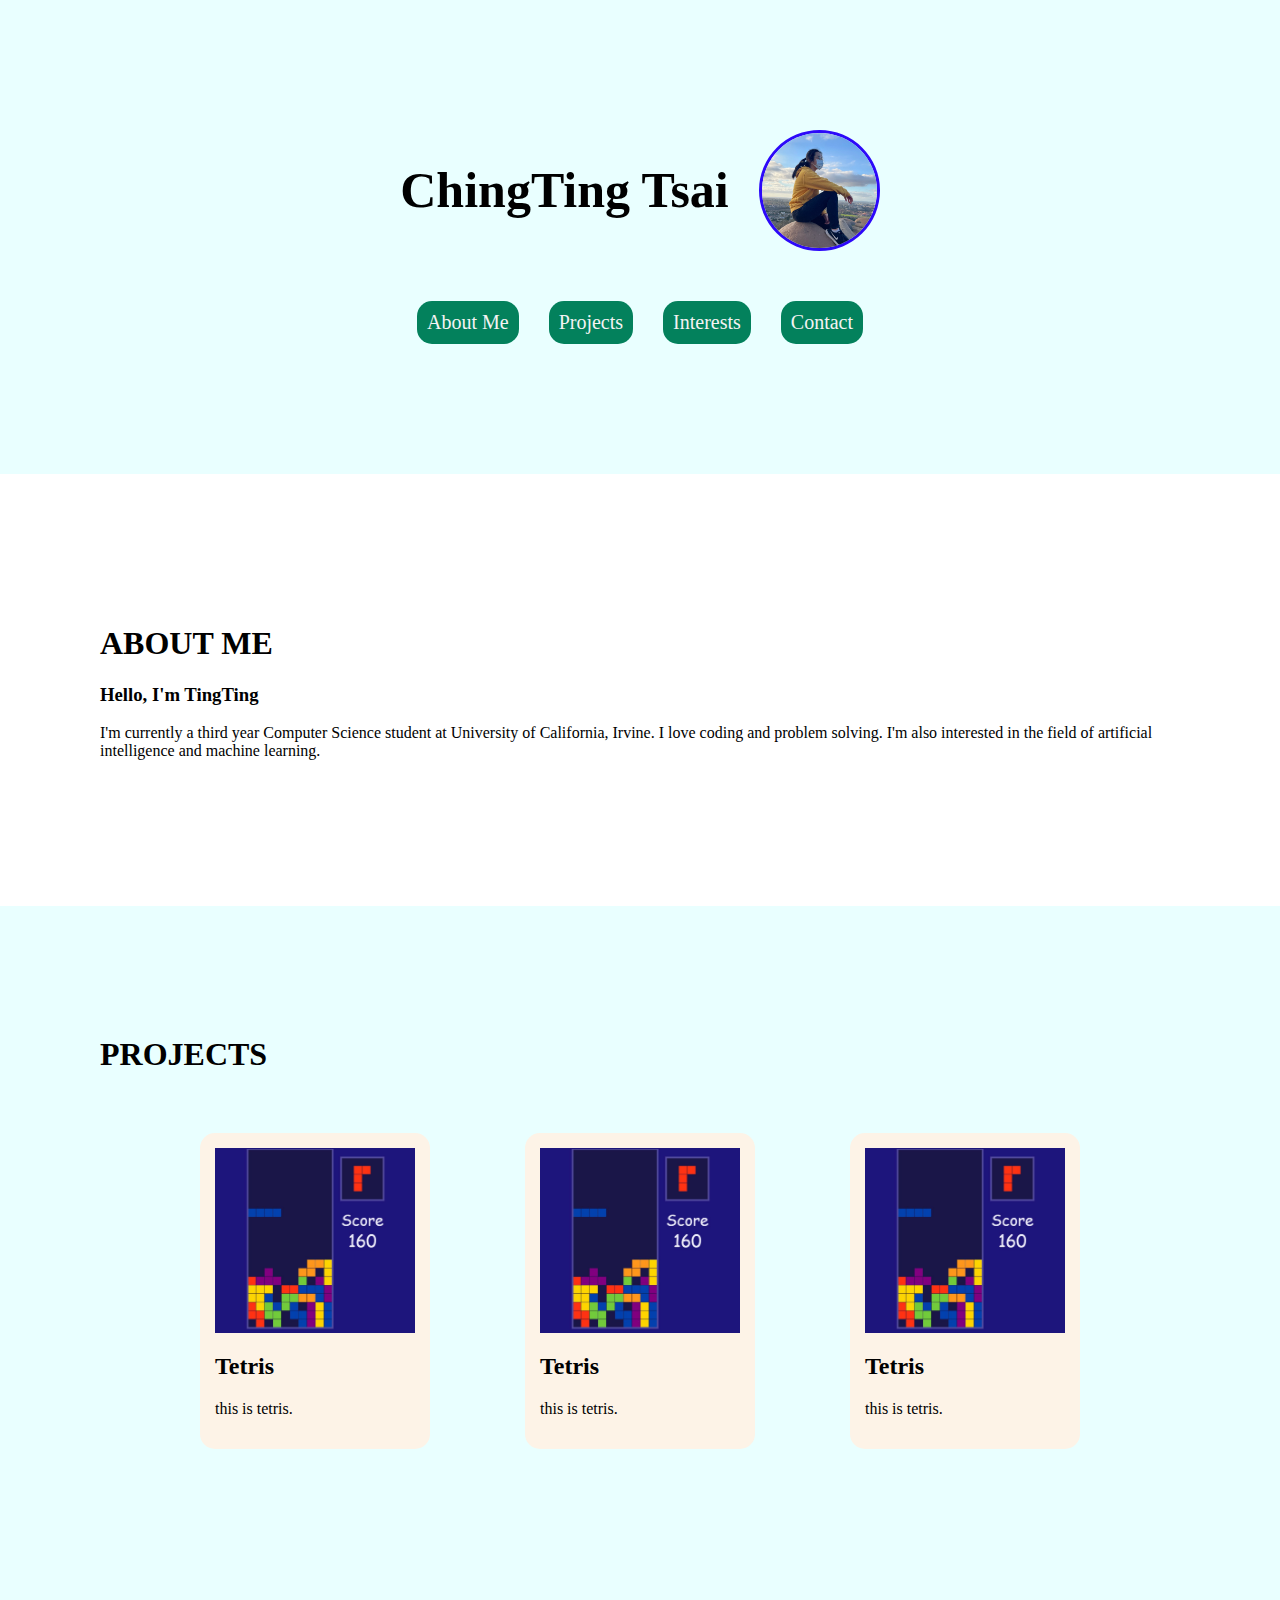
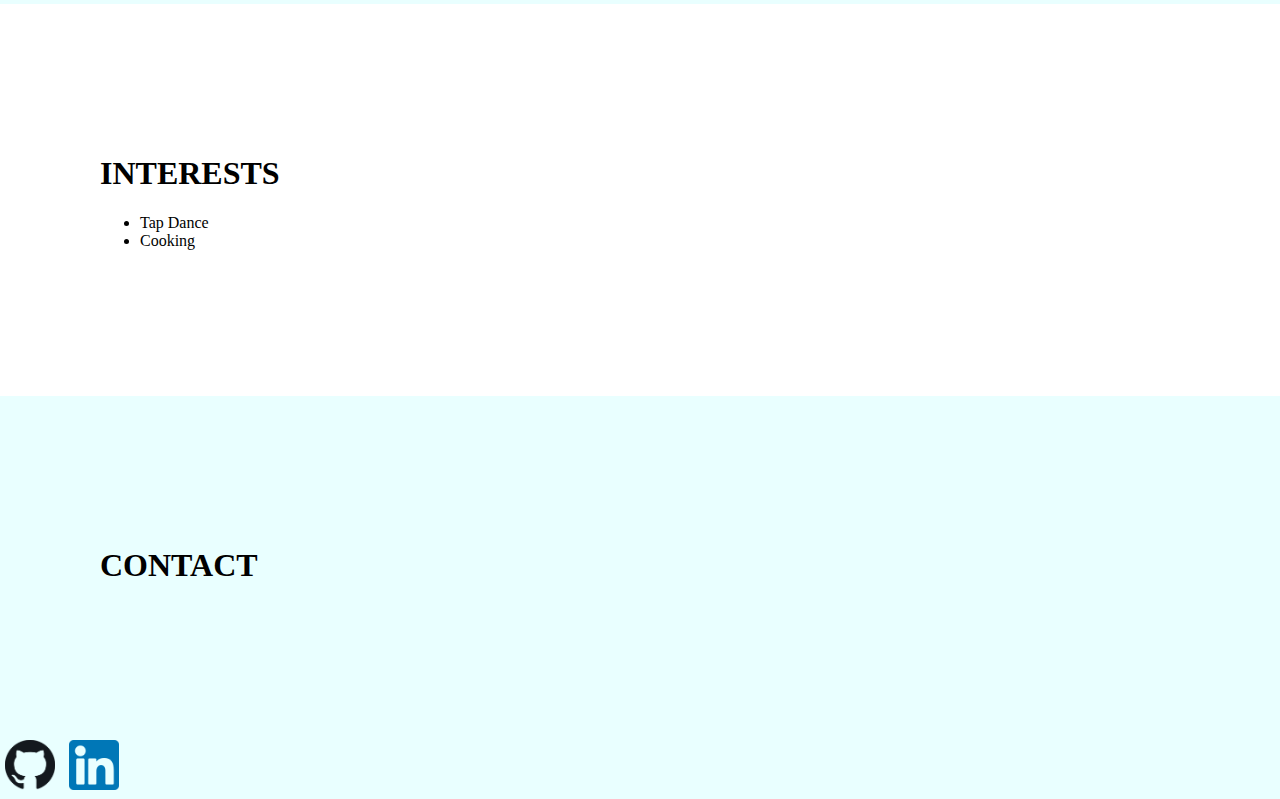
==== index.html @ 597a4ffb "update and add styles" ====
<!-- website: https://chingtingtsai.github.io/ -->
<html>
    <head>
        <title>Personal Website</title>
        <meta charset="utf-8">
        <link rel="stylesheet" href="style.css">
    </head>
    <body>
        <div class="section1">
            <div id="intro">
                <h1 id="intro-name">ChingTing Tsai</h1>
                <div>
                    <img id="profile_picture" src="img/ching_ting_tsai2.jpeg">
                </div>
            </div>
            
            <div  id="intro-links">
                <a class="intro-link">About Me</a>
                <a class="intro-link">Projects</a>
                <a class="intro-link">Interests</a>
                <a class="intro-link">Contact</a>
            </div>
        </div>

        <div class="section2">
            <div class="body-align">
                <h1>ABOUT ME</h1>
                <h3>Hello, I'm TingTing</h3>
                <p>I'm currently a third year Computer Science student at University of California, Irvine. I love coding and problem solving.
                    I'm also interested in the field of artificial intelligence and machine learning. 
                </p>
            </div>
        </div>

        <div class="section1">
            <div class="body-align">
                <h1 id="project-header">PROJECTS</h1>
                <div id="project-block">
                    <div class="project-innerblock">
                        <img class="project-picture" src="img/tetris.JPG">
                        <h2>Tetris</h2>
                        <div>
                            <p>
                                this is tetris.
                            </p>
                        </div>
                    </div>
                    <div class="project-innerblock">
                        <img class="project-picture" src="img/tetris.JPG">
                        <h2>Tetris</h2>
                        <div>
                            <p>
                                this is tetris.
                            </p>
                        </div>
                    </div>
                    <div class="project-innerblock">
                        <img class="project-picture" src="img/tetris.JPG">
                        <h2>Tetris</h2>
                        <div>
                            <p>
                                this is tetris.
                            </p>
                        </div>
                    </div>
                </div>
                
            </div>
        </div>
            
        
        <div class="section2">
            
            <div class="body-align">
                <h1>INTERESTS</h1>
                <ul>
                    <li>Tap Dance</li>
                    <li>Cooking</li>
                </ul>
            </div>
            
        </div>

        <div class="section1">
            <div class="body-align">
                <h1>CONTACT</h1>
            </div>
            
        </div>

        <div id="links">
            <a href="https://github.com/ChingTingTsai"><img id="github" src="img/github.png"></a>
            <a href="https://www.linkedin.com/in/chingting-tsai/"><img id="linkedin" src="img/linkedin.png"></a>
        </div>
        
        
    </body>
</html>
---- style.css ----
#profile_picture{
    width: 115px;
    border-radius: 50%;
    margin: 0 15px;
    border: 3px solid rgb(45, 9, 249);
}

#github, #linkedin{
    width: 50px;
    padding: 5px;
}

#link{
    display: flex;
    justify-content: center;

}

#intro{
    display: flex;
    justify-content: center;
    align-items: center;
    margin: 0 0 50 0px;
}

#intro-name{
    font-size: 50px;
    margin: 0 15px;
}

#intro-links{
    
    display: flex;
    justify-content: center;
}

#project-block{
    display: flex;
    justify-content: space-between;
    align-items: center;
    margin: 25 0 25 0px;
    padding: 0 100px;
}

#project-header{
    margin: 0 0 60 0px;
}

body{
    margin: 0px;
    background-color: rgba(227, 255, 255, 0.8); 
}

.body-align{
    margin: 0px 100px;
}

.block{
    background-color: rgb(255, 255, 255);
}

.intro-link{
    font-size: 20px;
    margin: 0 15px;
    padding: 10px;
    background-color:rgb(3, 129, 92);
    color: rgb(244, 243, 243);
    border-radius: 15px;
}

.section1{
    padding: 130 0px;
    /* background-color: rgb(227, 255, 255); */
}

.section2{
    padding: 130 0px;
    background-color: rgb(255, 255, 255);
}

.project-picture{
    width: 200px;
}

.project-innerblock{
    padding: 15px;
    background-color: rgb(253, 243, 231);
    border-radius: 15px;
}

/* color table:
    background: white
    block: rgb(227, 255, 255)

*/
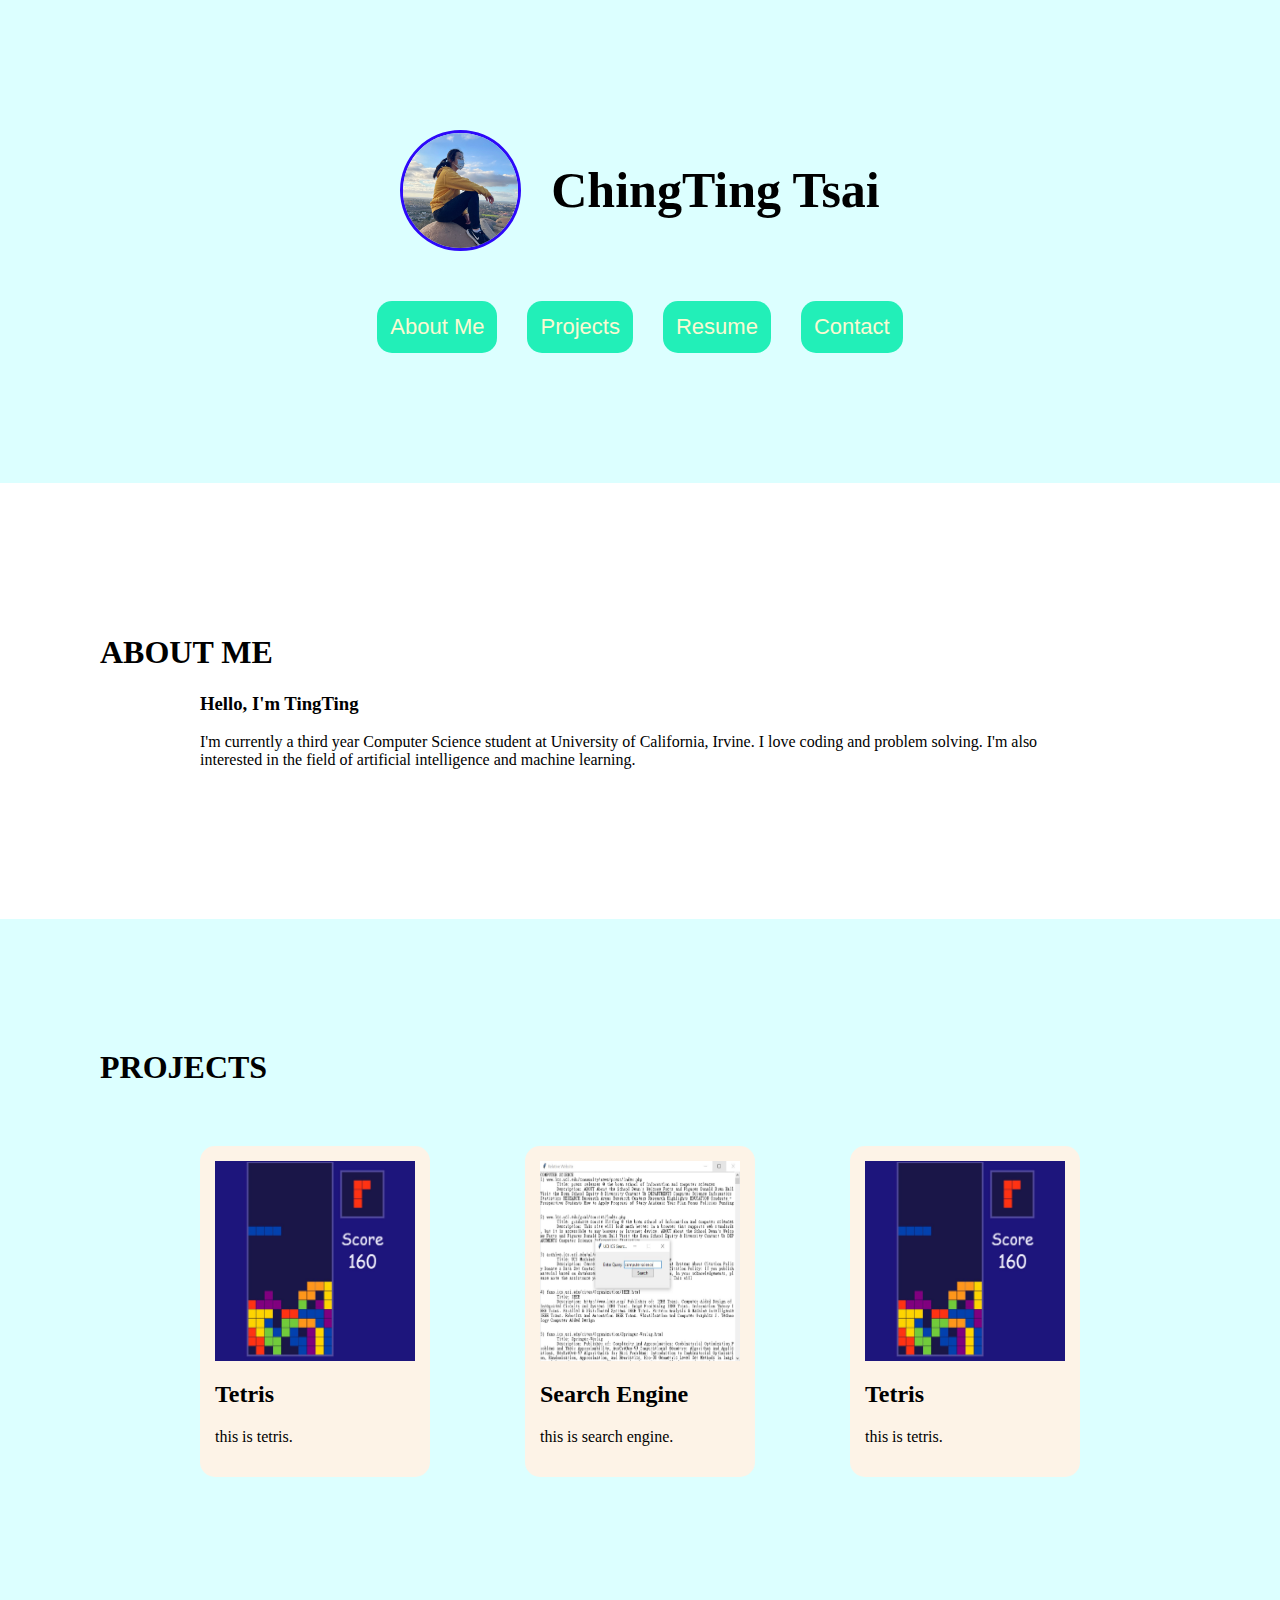
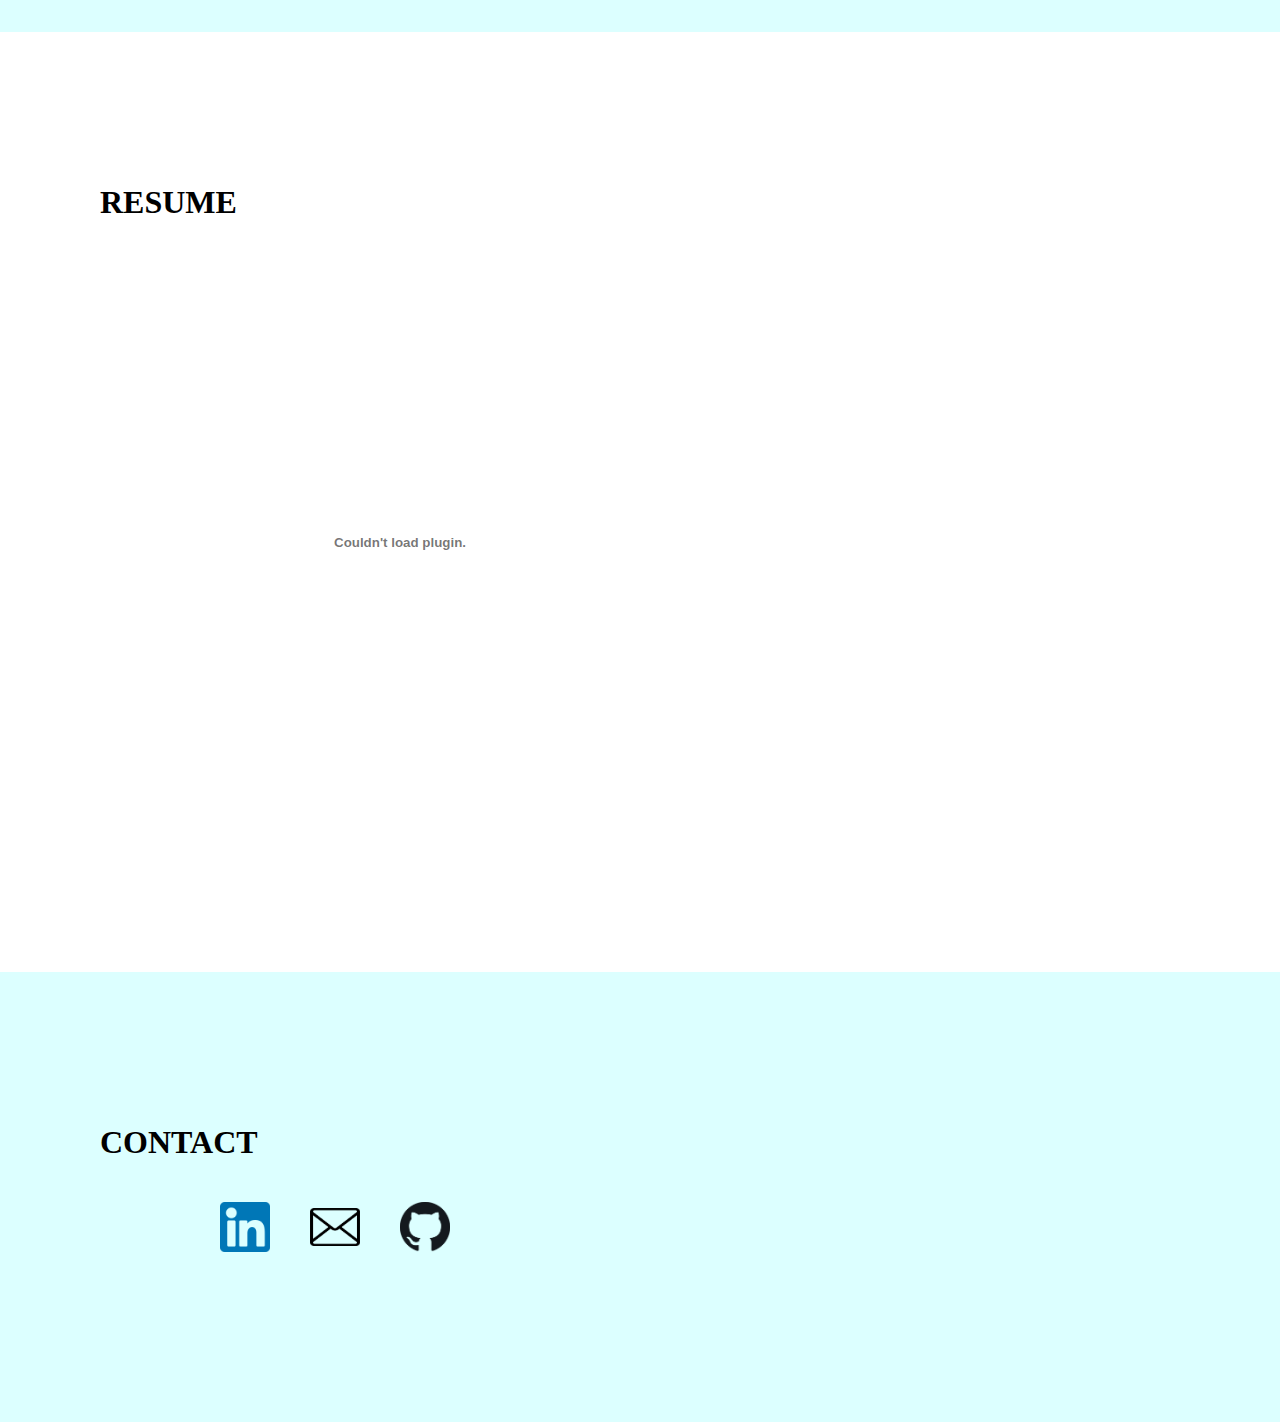
==== commit 4cda426e: "add search engine image" ====
--- a/index.html
+++ b/index.html
@@ -8,31 +8,36 @@
     <body>
         <div class="section1">
             <div id="intro">
-                <h1 id="intro-name">ChingTing Tsai</h1>
                 <div>
                     <img id="profile_picture" src="img/ching_ting_tsai2.jpeg">
                 </div>
+                <h1 id="intro-name">ChingTing Tsai</h1>
+                
             </div>
             
             <div  id="intro-links">
-                <a class="intro-link">About Me</a>
-                <a class="intro-link">Projects</a>
-                <a class="intro-link">Interests</a>
-                <a class="intro-link">Contact</a>
+                <input class="intro-link" type="button" value="About Me" onClick="document.getElementById('aboutme').scrollIntoView();" />
+                <input class="intro-link" type="button" value="Projects" onClick="document.getElementById('projects').scrollIntoView();" />
+                <input class="intro-link" type="button" value="Resume" onClick="document.getElementById('resume').scrollIntoView();" />
+                <input class="intro-link" type="button" value="Contact" onClick="document.getElementById('contact').scrollIntoView();" />
+                
             </div>
         </div>
 
-        <div class="section2">
+        <div class="section2" id="aboutme">
             <div class="body-align">
                 <h1>ABOUT ME</h1>
-                <h3>Hello, I'm TingTing</h3>
-                <p>I'm currently a third year Computer Science student at University of California, Irvine. I love coding and problem solving.
-                    I'm also interested in the field of artificial intelligence and machine learning. 
-                </p>
+                <div id="aboutme-paragraph">
+                    <h3>Hello, I'm TingTing</h3>
+                    <p>I'm currently a third year Computer Science student at University of California, Irvine. I love coding and problem solving.
+                        I'm also interested in the field of artificial intelligence and machine learning. 
+                    </p>
+                </div>
+                
             </div>
         </div>
 
-        <div class="section1">
+        <div class="section1" id="projects">
             <div class="body-align">
                 <h1 id="project-header">PROJECTS</h1>
                 <div id="project-block">
@@ -46,11 +51,11 @@
                         </div>
                     </div>
                     <div class="project-innerblock">
-                        <img class="project-picture" src="img/tetris.JPG">
-                        <h2>Tetris</h2>
+                        <img class="project-picture" src="img/search engine.JPG">
+                        <h2>Search Engine</h2>
                         <div>
                             <p>
-                                this is tetris.
+                                this is search engine.
                             </p>
                         </div>
                     </div>
@@ -69,29 +74,30 @@
         </div>
             
         
-        <div class="section2">
+        <div class="section2" id="resume">
             
             <div class="body-align">
-                <h1>INTERESTS</h1>
-                <ul>
-                    <li>Tap Dance</li>
-                    <li>Cooking</li>
-                </ul>
+                <h1>RESUME</h1>
+                <div id="resume-block">
+                    <embed id="resume-file" src="Resume.pdf">
+                </div>
             </div>
             
         </div>
 
-        <div class="section1">
+        <div class="section1" id="contact">
             <div class="body-align">
                 <h1>CONTACT</h1>
             </div>
-            
+            <div id="contact-links">
+                <a href="https://www.linkedin.com/in/chingting-tsai/"><img id="linkedin" src="img/linkedin.png"></a>
+                <a href="mailto:tct20422@gmail.com"><img id="linkedin" src="img/mail2.png"></a>
+                <a href="https://github.com/ChingTingTsai"><img id="github" src="img/github.png"></a>
+
+            </div>
         </div>
 
-        <div id="links">
-            <a href="https://github.com/ChingTingTsai"><img id="github" src="img/github.png"></a>
-            <a href="https://www.linkedin.com/in/chingting-tsai/"><img id="linkedin" src="img/linkedin.png"></a>
-        </div>
+        
         
         
     </body>
--- a/style.css
+++ b/style.css
@@ -7,7 +7,7 @@
 
 #github, #linkedin{
     width: 50px;
-    padding: 5px;
+    padding: 20px;
 }
 
 #link{
@@ -46,13 +46,34 @@
     margin: 0 0 60 0px;
 }
 
+#contact-links{
+    margin: 20 200px;
+    display: flex;
+    align-items: center;
+}
+
+#aboutme-paragraph{
+    margin: 20 100px;
+}
+
+#resume-file{
+    width: 600px;
+    height: 600px;
+}
+
 body{
     margin: 0px;
-    background-color: rgba(227, 255, 255, 0.8); 
+    background-color: rgb(220, 255, 255); 
 }
 
 .body-align{
     margin: 0px 100px;
+}
+
+.resume-block{
+    margin: 20 200px;
+    display: flex;
+    align-items: center;
 }
 
 .block{
@@ -60,12 +81,18 @@
 }
 
 .intro-link{
-    font-size: 20px;
+    font-size: 22px;
     margin: 0 15px;
-    padding: 10px;
-    background-color:rgb(3, 129, 92);
-    color: rgb(244, 243, 243);
+    padding: 13px;
+    background-color:rgb(34, 239, 184);
+    color: #fafad2;
     border-radius: 15px;
+    border-width: 0px;
+}
+
+.intro-link:hover{
+    cursor:pointer;
+    background-color:rgba(34, 239, 184,0.5);
 }
 
 .section1{
@@ -80,6 +107,7 @@
 
 .project-picture{
     width: 200px;
+    height: 200px;
 }
 
 .project-innerblock{
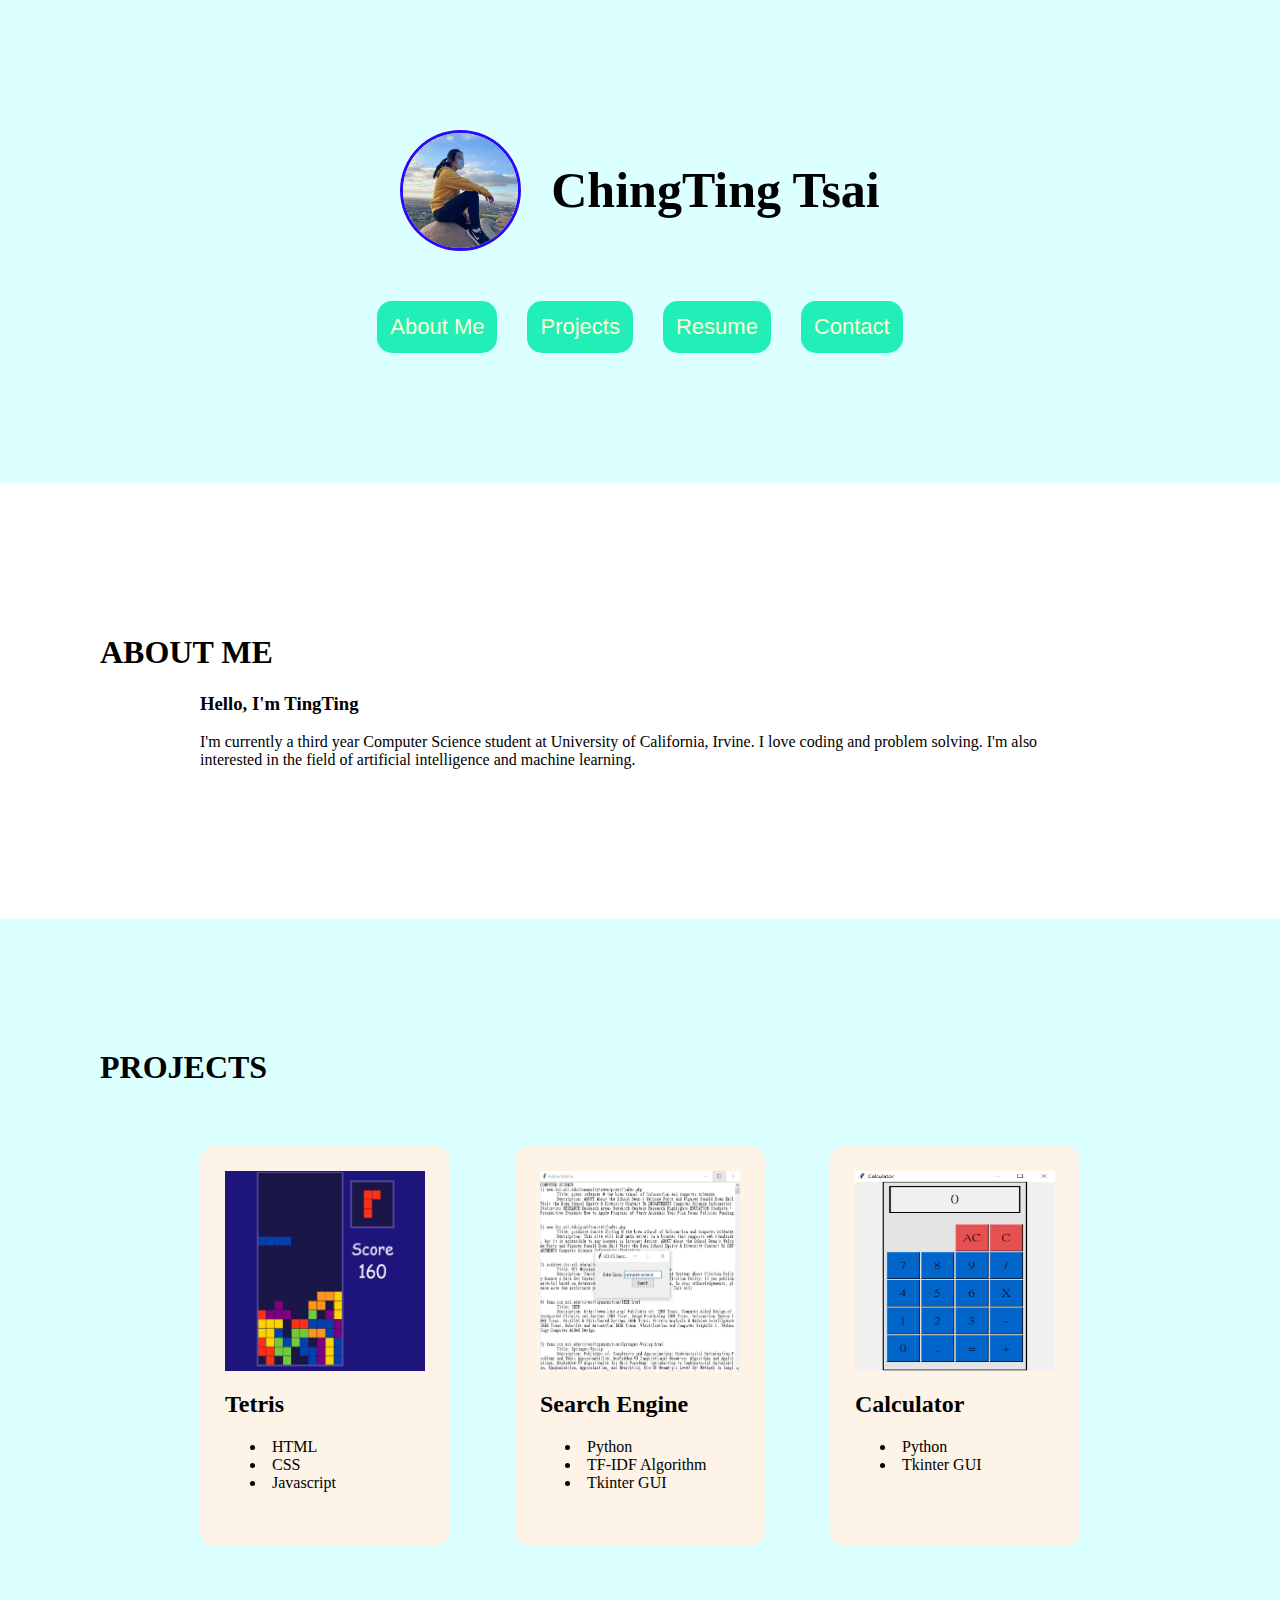
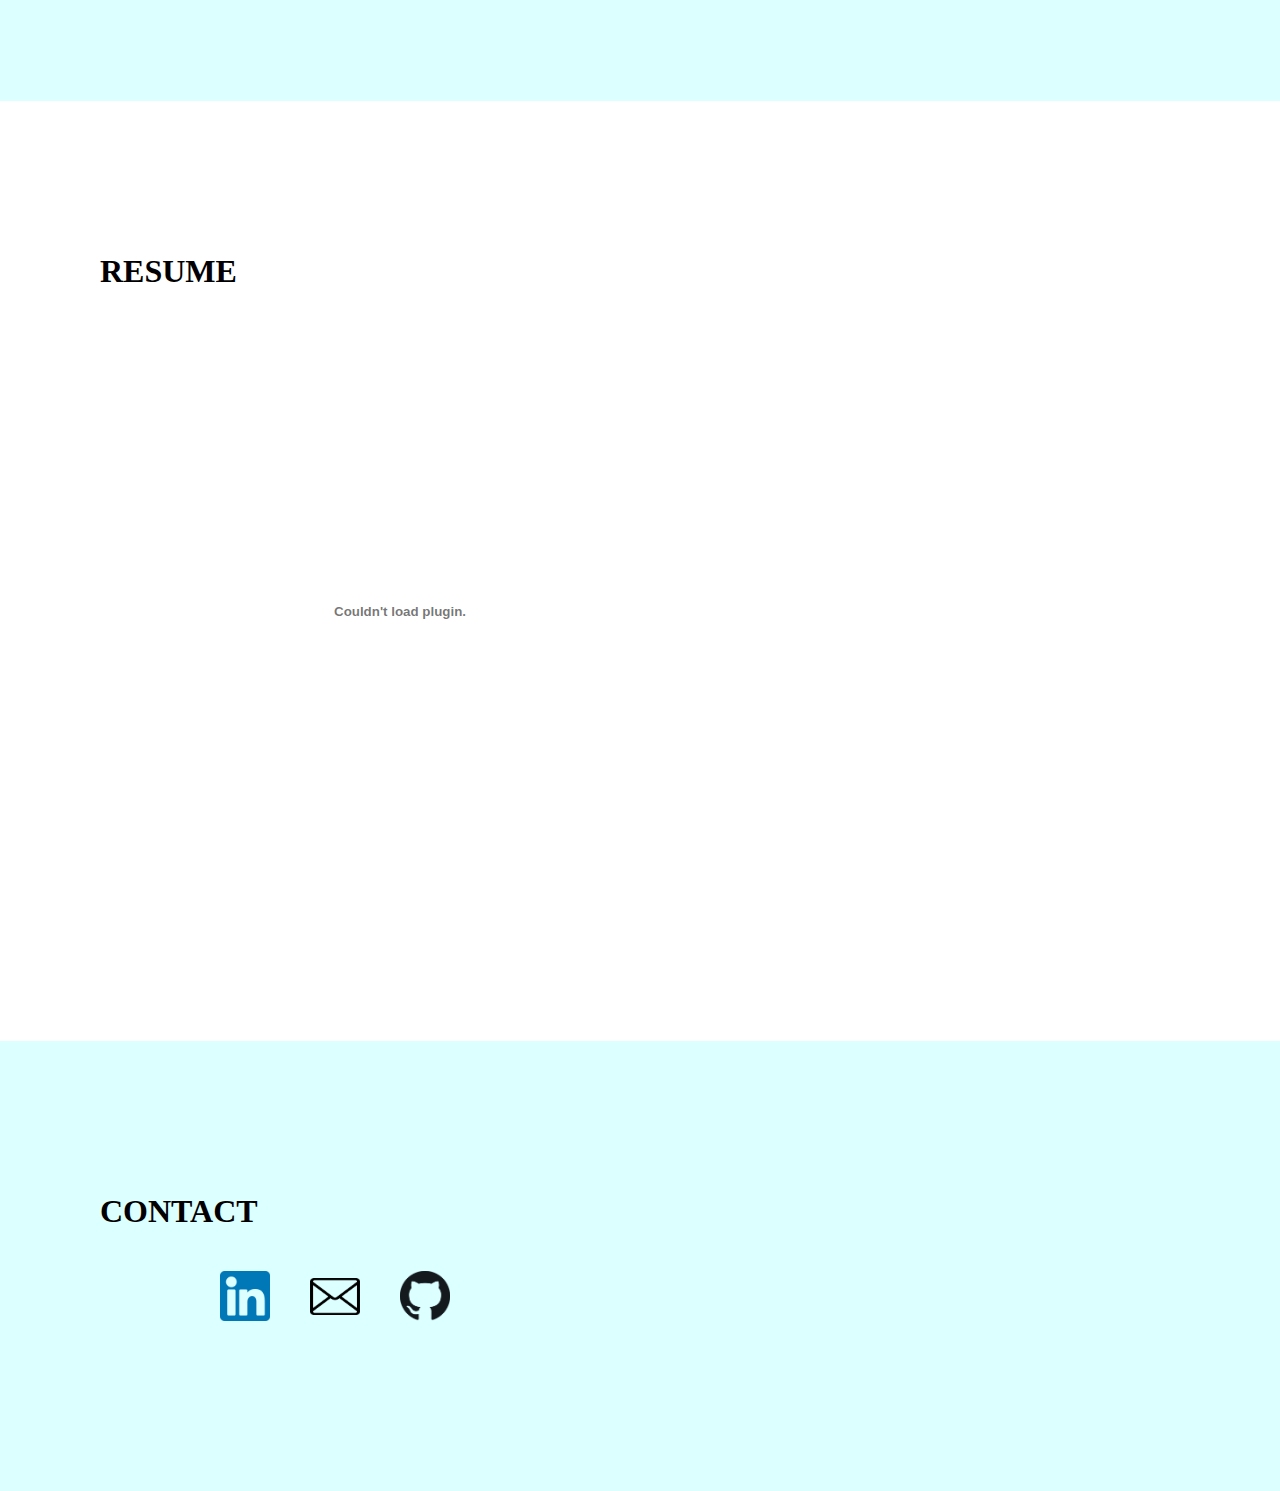
==== commit 4e55b6ff: "add search engine and calculator project" ====
--- a/index.html
+++ b/index.html
@@ -41,39 +41,43 @@
             <div class="body-align">
                 <h1 id="project-header">PROJECTS</h1>
                 <div id="project-block">
+                    
                     <div class="project-innerblock">
-                        <img class="project-picture" src="img/tetris.JPG">
-                        <h2>Tetris</h2>
-                        <div>
-                            <p>
-                                this is tetris.
-                            </p>
+                        <a class="project-link" href="https://github.com/ChingTingTsai/tetris">
+                            <img class="project-picture" src="img/tetris.JPG">
+                            <h2>Tetris</h2>
+                        </a>
+                        <div class="project-tools">
+                            <li>HTML</li>
+                            <li>CSS</li>
+                            <li>Javascript</li>
+                        </div>
+                    </div>
+                
+                    <div class="project-innerblock">
+                            <img class="project-picture" src="img/search engine.JPG">
+                            <h2>Search Engine</h2>
+                        <div class="project-tools">
+                            <li>Python</li>
+                            <li>TF-IDF Algorithm </li>
+                            <li>Tkinter GUI</li>
                         </div>
                     </div>
                     <div class="project-innerblock">
-                        <img class="project-picture" src="img/search engine.JPG">
-                        <h2>Search Engine</h2>
-                        <div>
-                            <p>
-                                this is search engine.
-                            </p>
-                        </div>
-                    </div>
-                    <div class="project-innerblock">
-                        <img class="project-picture" src="img/tetris.JPG">
-                        <h2>Tetris</h2>
-                        <div>
-                            <p>
-                                this is tetris.
-                            </p>
+                        <a class="project-link" href="https://github.com/ChingTingTsai/calculator">
+                            <img class="project-picture" src="img/calculator.JPG">
+                            <h2>Calculator</h2>
+                        </a>
+                        <div class="project-tools">
+                            <li>Python</li>
+                            <li>Tkinter GUI</li>
                         </div>
                     </div>
                 </div>
                 
             </div>
         </div>
-            
-        
+
         <div class="section2" id="resume">
             
             <div class="body-align">
@@ -82,8 +86,8 @@
                     <embed id="resume-file" src="Resume.pdf">
                 </div>
             </div>
-            
         </div>
+
 
         <div class="section1" id="contact">
             <div class="body-align">
@@ -102,3 +106,34 @@
         
     </body>
 </html>
+
+
+<!-- <div class="section2" id="resume">
+            
+            <div class="body-align">
+                <h1 id="blog-header">MyBLOG</h1>
+                <div class="blog-block">
+                    <h2>
+                        >> Title
+                    </h2>
+                    <div>
+                        >> Description
+                    </div>
+                    
+                </div>
+                <hr class="blog-breakline">
+            </div>
+        </div> -->
+        
+        <!-- <div class="section2" id="resume">
+            
+            <div class="body-align">
+                <h1 id="blog-header">MyBLOG</h1>
+                <div>
+                    <img class="blog-food" src="img/food1.jpg">
+                    <img class="blog-food" src="img/tetris.JPG">
+                    <img class="blog-food" src="img/tetris.JPG">
+                    <img class="blog-food" src="img/tetris.JPG">
+                </div>
+            </div>
+        </div> -->--- a/style.css
+++ b/style.css
@@ -42,7 +42,7 @@
     padding: 0 100px;
 }
 
-#project-header{
+#project-header, #blog-header{
     margin: 0 0 60 0px;
 }
 
@@ -64,6 +64,24 @@
 body{
     margin: 0px;
     background-color: rgb(220, 255, 255); 
+}
+
+.project-link:link{
+    color: black;
+    background-color: transparent;
+    text-decoration: none;
+}
+
+.project-link:hover{
+    color: purple;
+    text-decoration: underline;
+    background-color: transparent;
+}
+
+.project-link:visited{
+    color: purple;
+    text-decoration: underline;
+    background-color: transparent;
 }
 
 .body-align{
@@ -111,11 +129,29 @@
 }
 
 .project-innerblock{
-    padding: 15px;
+    padding: 25px;
+    height: 350;
     background-color: rgb(253, 243, 231);
     border-radius: 15px;
 }
 
+.blog-block{
+    padding: 0 150px;
+    margin: 0 0 30 0px;
+}
+
+.blog-breakline{
+    width: 900px;
+}
+
+.blog-food{
+    border-radius: 50%;
+    width: 200px;
+}
+
+.project-tools{
+    padding: 0 25px;
+}
 /* color table:
     background: white
     block: rgb(227, 255, 255)
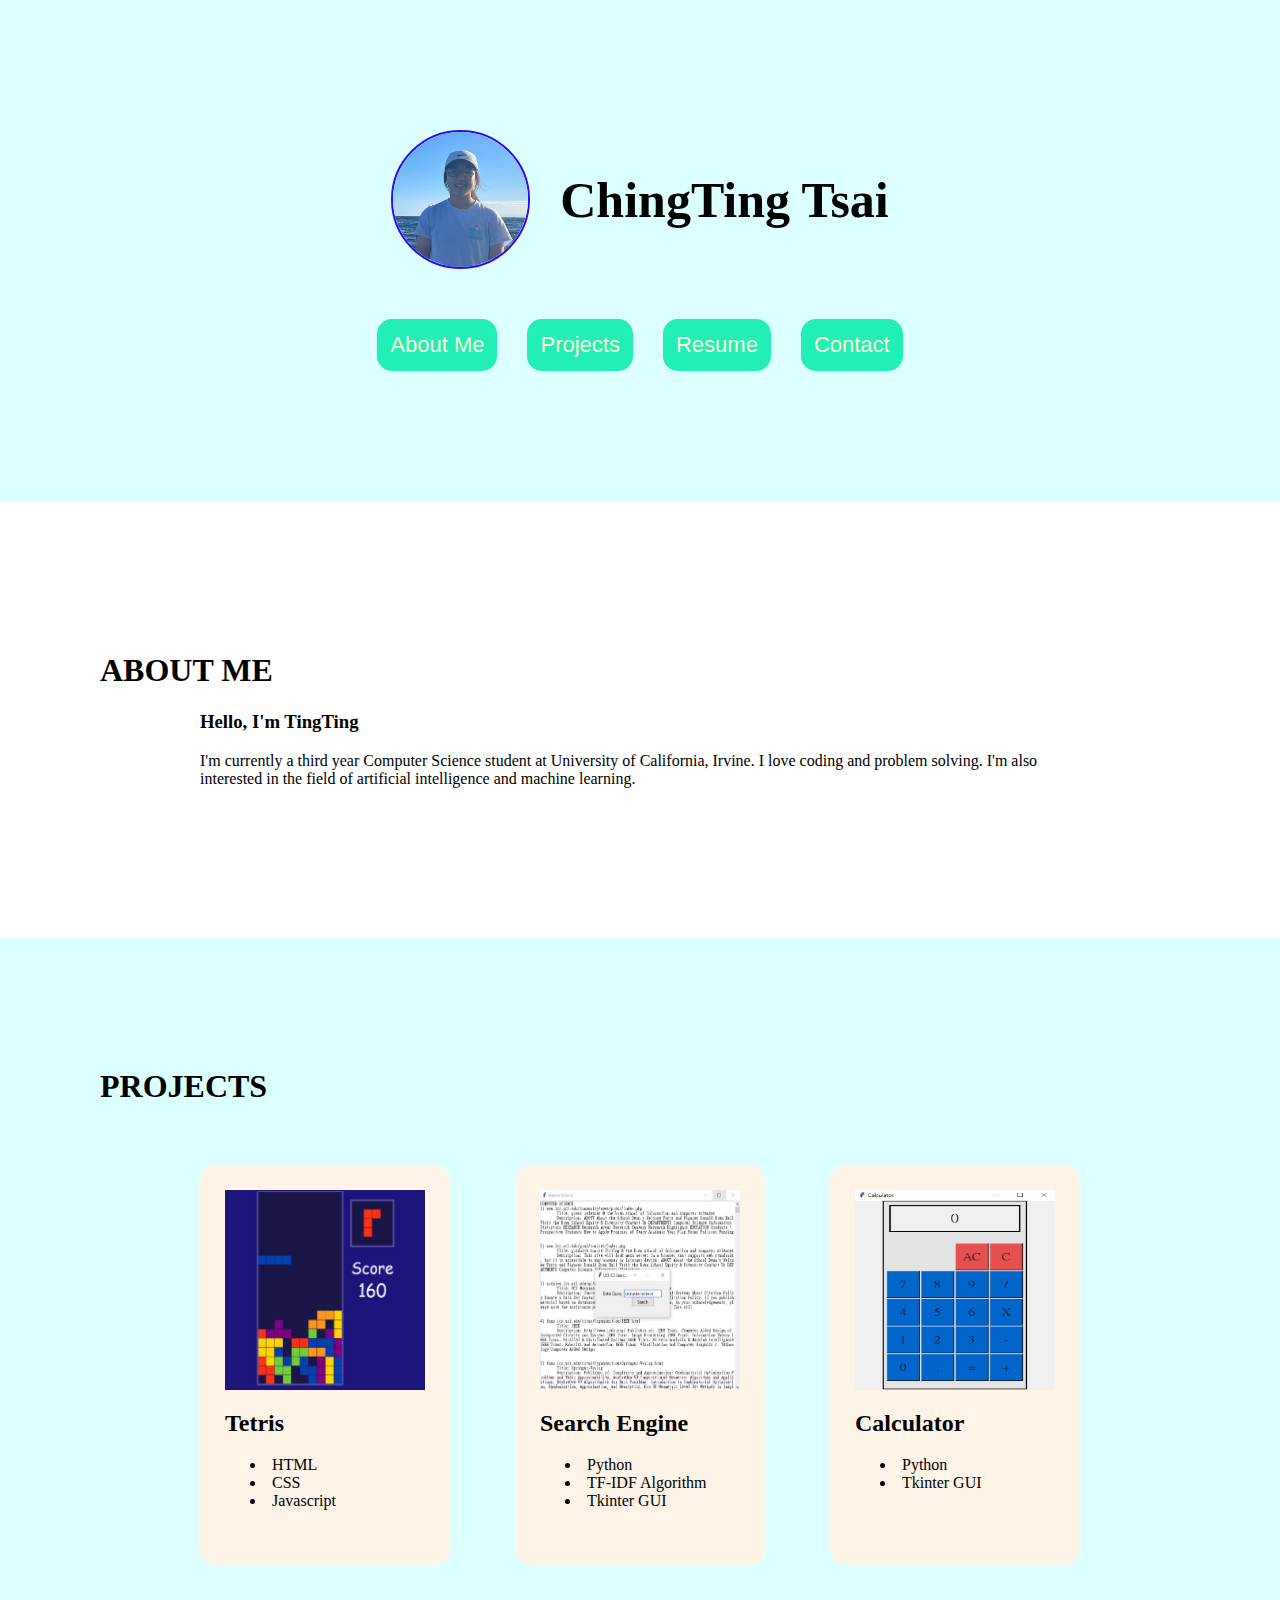
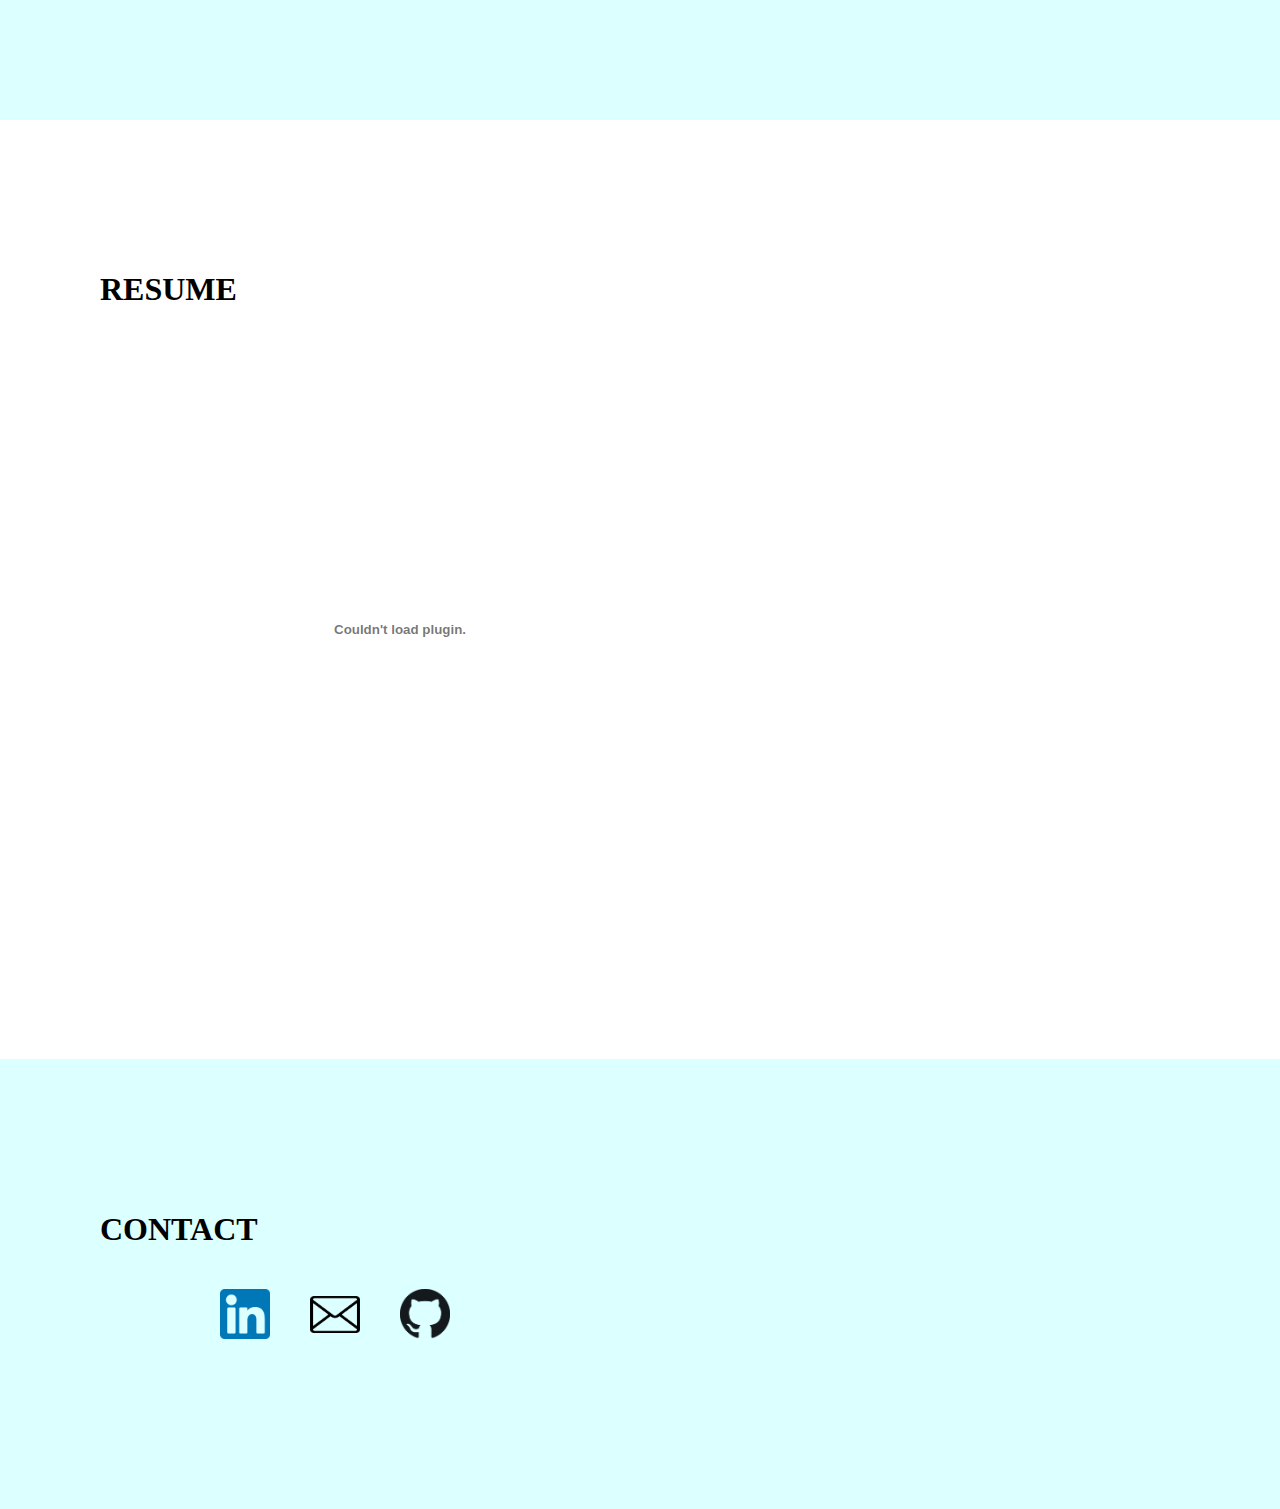
==== commit 5453d99d: "change profile picture" ====
--- a/index.html
+++ b/index.html
@@ -9,7 +9,7 @@
         <div class="section1">
             <div id="intro">
                 <div>
-                    <img id="profile_picture" src="img/ching_ting_tsai2.jpeg">
+                    <img id="profile_picture" src="img/ching_ting_tsai3_2.jpg">
                 </div>
                 <h1 id="intro-name">ChingTing Tsai</h1>
                 
--- a/style.css
+++ b/style.css
@@ -1,8 +1,8 @@
 #profile_picture{
-    width: 115px;
+    width: 135px;
     border-radius: 50%;
     margin: 0 15px;
-    border: 3px solid rgb(45, 9, 249);
+    border: 2px solid rgb(45, 9, 249);
 }
 
 #github, #linkedin{
@@ -130,7 +130,7 @@
 
 .project-innerblock{
     padding: 25px;
-    height: 350;
+    height: 350px;
     background-color: rgb(253, 243, 231);
     border-radius: 15px;
 }
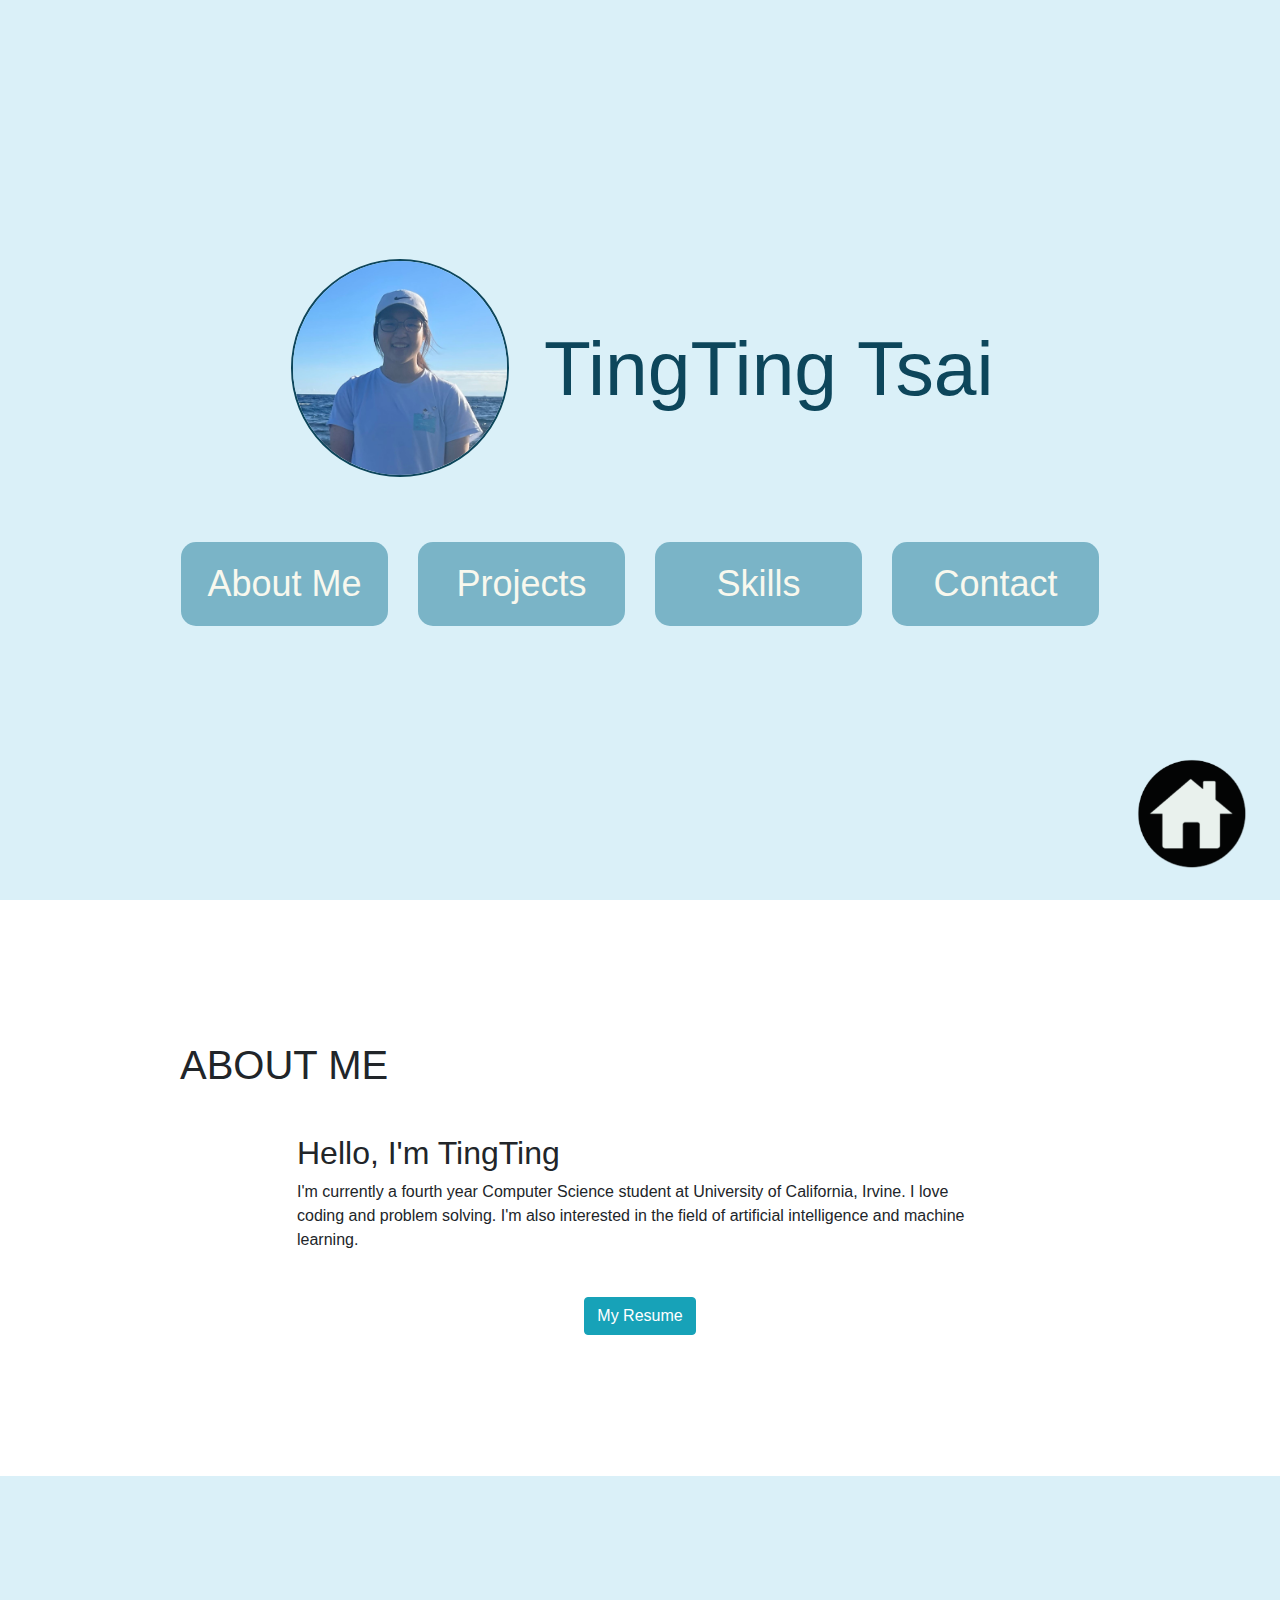
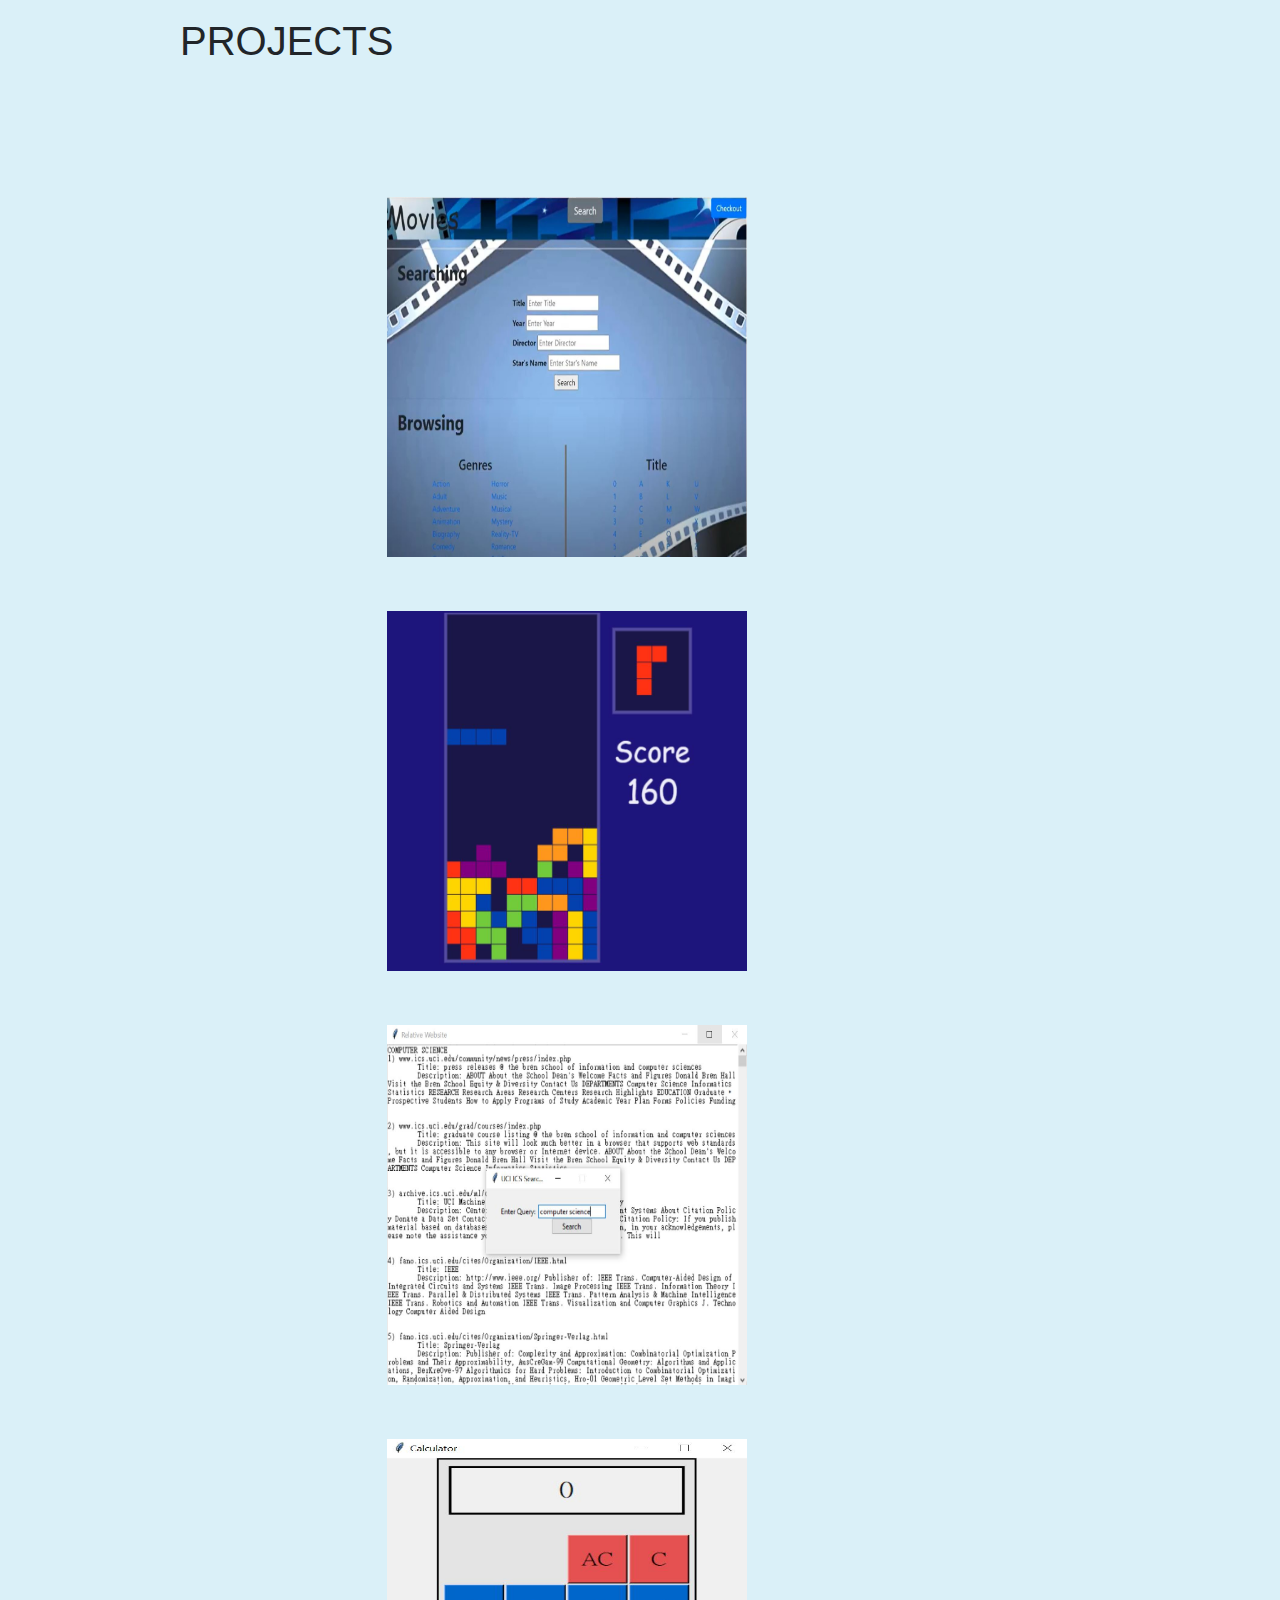
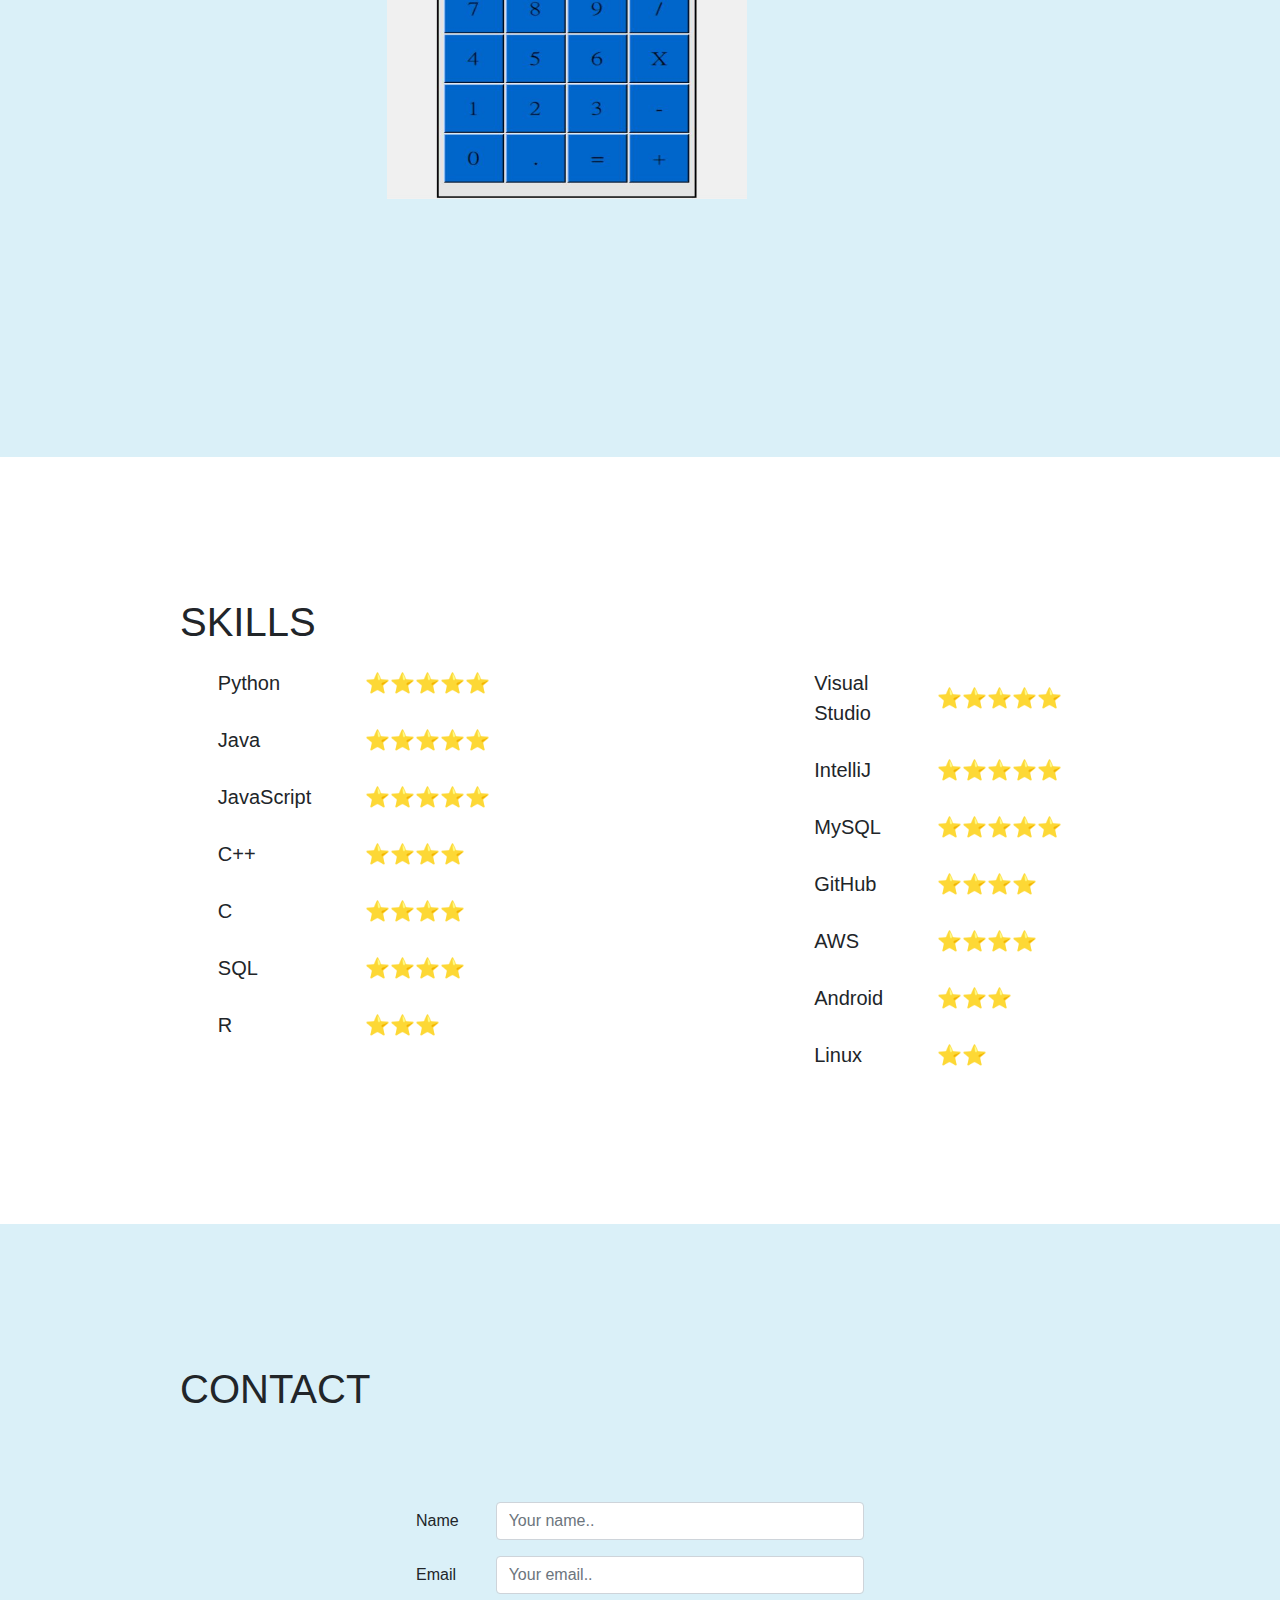
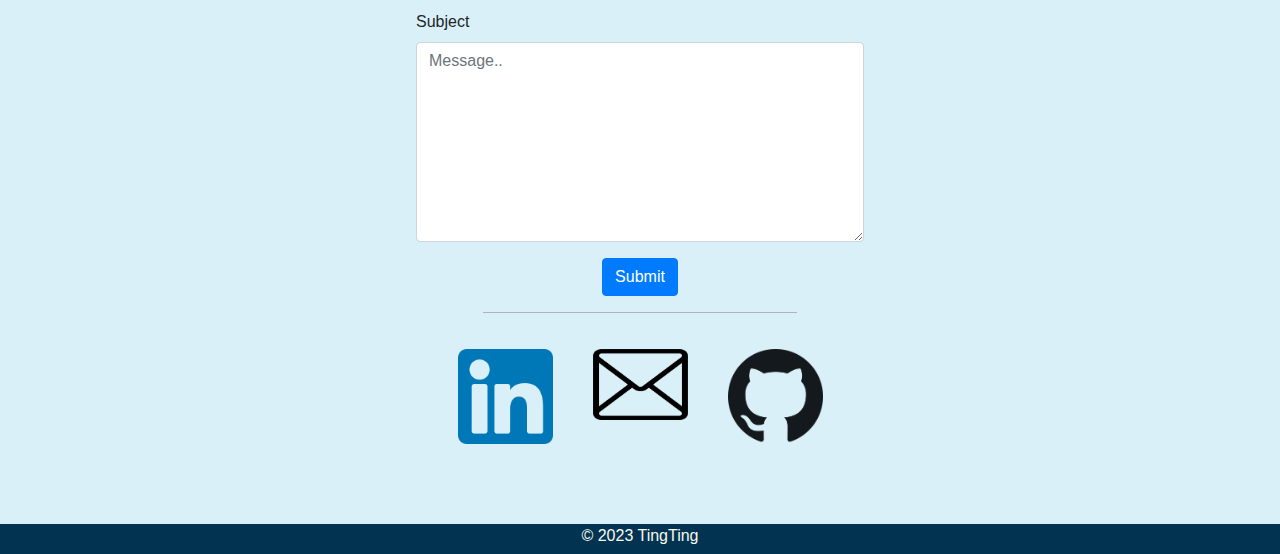
==== commit 1158f3e0: "update portfolio" ====
--- a/index.html
+++ b/index.html
@@ -1,139 +1,228 @@
-<!-- website: https://chingtingtsai.github.io/ -->
-<html>
-    <head>
-        <title>Personal Website</title>
-        <meta charset="utf-8">
-        <link rel="stylesheet" href="style.css">
-    </head>
-    <body>
-        <div class="section1">
-            <div id="intro">
-                <div>
-                    <img id="profile_picture" src="img/ching_ting_tsai3_2.jpg">
-                </div>
-                <h1 id="intro-name">ChingTing Tsai</h1>
-                
-            </div>
-            
-            <div  id="intro-links">
-                <input class="intro-link" type="button" value="About Me" onClick="document.getElementById('aboutme').scrollIntoView();" />
-                <input class="intro-link" type="button" value="Projects" onClick="document.getElementById('projects').scrollIntoView();" />
-                <input class="intro-link" type="button" value="Resume" onClick="document.getElementById('resume').scrollIntoView();" />
-                <input class="intro-link" type="button" value="Contact" onClick="document.getElementById('contact').scrollIntoView();" />
-                
-            </div>
-        </div>
-
-        <div class="section2" id="aboutme">
-            <div class="body-align">
-                <h1>ABOUT ME</h1>
-                <div id="aboutme-paragraph">
-                    <h3>Hello, I'm TingTing</h3>
-                    <p>I'm currently a third year Computer Science student at University of California, Irvine. I love coding and problem solving.
-                        I'm also interested in the field of artificial intelligence and machine learning. 
-                    </p>
-                </div>
-                
-            </div>
-        </div>
-
-        <div class="section1" id="projects">
-            <div class="body-align">
-                <h1 id="project-header">PROJECTS</h1>
-                <div id="project-block">
-                    
-                    <div class="project-innerblock">
-                        <a class="project-link" href="https://github.com/ChingTingTsai/tetris">
-                            <img class="project-picture" src="img/tetris.JPG">
-                            <h2>Tetris</h2>
-                        </a>
-                        <div class="project-tools">
-                            <li>HTML</li>
-                            <li>CSS</li>
-                            <li>Javascript</li>
-                        </div>
-                    </div>
-                
-                    <div class="project-innerblock">
-                            <img class="project-picture" src="img/search engine.JPG">
-                            <h2>Search Engine</h2>
-                        <div class="project-tools">
-                            <li>Python</li>
-                            <li>TF-IDF Algorithm </li>
-                            <li>Tkinter GUI</li>
-                        </div>
-                    </div>
-                    <div class="project-innerblock">
-                        <a class="project-link" href="https://github.com/ChingTingTsai/calculator">
-                            <img class="project-picture" src="img/calculator.JPG">
-                            <h2>Calculator</h2>
-                        </a>
-                        <div class="project-tools">
-                            <li>Python</li>
-                            <li>Tkinter GUI</li>
-                        </div>
-                    </div>
-                </div>
-                
-            </div>
-        </div>
-
-        <div class="section2" id="resume">
-            
-            <div class="body-align">
-                <h1>RESUME</h1>
-                <div id="resume-block">
-                    <embed id="resume-file" src="Resume.pdf">
-                </div>
-            </div>
-        </div>
-
-
-        <div class="section1" id="contact">
-            <div class="body-align">
-                <h1>CONTACT</h1>
-            </div>
-            <div id="contact-links">
-                <a href="https://www.linkedin.com/in/chingting-tsai/"><img id="linkedin" src="img/linkedin.png"></a>
-                <a href="mailto:tct20422@gmail.com"><img id="linkedin" src="img/mail2.png"></a>
-                <a href="https://github.com/ChingTingTsai"><img id="github" src="img/github.png"></a>
-
-            </div>
-        </div>
-
+<!doctype html>
+<html lang="en">
+
+<!--
+WRITTEN BY: Ching-Ting Tsai
+EMAIL: chingtit@uci.edu
+-->
+
+<head>
+  <meta charset="utf-8">
+  <meta name="author" content="Ching-Ting Tsai">
+  <meta name="description" content="Personal Portfolio">
+   <!-- you would link to an external stylesheet here! -->
+   <!-- you would also link to Bootstrap here! -->
+  <title>Personal Website</title>
+  <link rel="stylesheet" href="css/bootstrap.min.css">
+  <link rel="stylesheet" href="style.css">
+</head>
+<body>
+  <!-- <p>
+    <a href="http://validator.w3.org/check?uri=referer">
+       W3C validator
+    </a>
+  </p> -->
+  <div id="intro-section">
+    <div class="center-element">
+      <div id="intro">
+        <img id="profile_picture" alt="profile picture" src="img/ching_ting_tsai3_2.jpg">
+        <h1 id="intro-name">TingTing Tsai</h1>
+      </div>
+      
+      <div id="intro-links">
+        <div><input class="intro-button" type="button" value="About Me" onClick="document.getElementById('aboutme').scrollIntoView();"></div>
+        <div><input class="intro-button" type="button" value="Projects" onClick="document.getElementById('projects').scrollIntoView();"></div>
+        <div><input class="intro-button" type="button" value="Skills" onClick="document.getElementById('skill').scrollIntoView();"></div>
+        <div><input class="intro-button" type="button" value="Contact" onClick="document.getElementById('contact').scrollIntoView();"></div>
         
+      </div>
+    </div>
+  </div>
+
+  <img id="home-img" alt="homepage icon" src="img/home.png" onClick="document.getElementById('intro-section').scrollIntoView();">
+
+ <div class="section2" id="aboutme">
+    <div class="body-align">
+      <h1>ABOUT ME</h1>
+      <div class="content-div" id="aboutme-paragraph">
+        <h2>Hello, I'm TingTing</h2>
+        <p>I'm currently a fourth year Computer Science student at University of California, Irvine. I love coding and problem solving.
+          I'm also interested in the field of artificial intelligence and machine learning.</p>
+      </div>
+      <div class="d-flex justify-content-center">
+        <a href="Resume.pdf" class="button btn btn-info">My Resume</a>
+      </div>
+    </div>
+  </div>
+ 
+  <div class="section1" id="projects">
+    <div class="body-align">
+      <h1 id="project-header">PROJECTS</h1>
+      <div class="content-div" id="project-block">
+        <div class="project-innerblock">
+          <a class="project-link">
+            <img class="project-picture" alt="fablix" src="img/fablix.JPG">
+          </a>
+          <div class="project-text-block">
+            <div class="project-text">
+              Fablix
+            </div>
+          </div>
+        </div>
+        <div class="project-innerblock">
+          <a class="project-link" href="https://github.com/ChingTingTsai/tetris">
+            <img class="project-picture" alt="tetris" src="img/tetris.JPG">
+          </a>
+          <div class="project-text-block">
+            <div class="project-text">
+              Tetris
+            </div>
+          </div>
+        </div>
+    
+        <div class="project-innerblock">
+          <a>
+            <img class="project-picture" alt="ICS search engine" src="img/search_engine.JPG">
+          </a>
+          <div class="project-text-block">
+            <div class="project-text">
+              ICS Search
+            </div>
+          </div>
+          
+        </div>
+
+        <div class="project-innerblock">
+          <a class="project-link" href="https://github.com/ChingTingTsai/calculator">
+            <img class="project-picture" alt="calculator" src="img/calculator.JPG">
+          </a>
+          <div class="project-text-block">
+            <div class="project-text">
+              Calculator
+            </div>
+          </div>
+          
+        </div>
         
+      </div>
+    </div>
+  </div>
+
+  <div class="section2" id="skill">
+    <div class="body-align">
+      <h1>SKILLS</h1>
+      <div id="skill-block">
+        <div class="skill-div">
+          <table>
+            <tr>
+              <td class="skill-cell">Python</td>
+              <td class="skill-cell">⭐⭐⭐⭐⭐</td>
+            </tr>
+            <tr>
+              <td class="skill-cell">Java</td>
+              <td class="skill-cell">⭐⭐⭐⭐⭐</td>
+            </tr>
+            <tr>
+              <td class="skill-cell">JavaScript</td>
+              <td class="skill-cell">⭐⭐⭐⭐⭐</td>
+            </tr>
+            <tr>
+              <td class="skill-cell">C++</td>
+              <td class="skill-cell">⭐⭐⭐⭐</td>
+            </tr>
+            <tr>
+              <td class="skill-cell">C</td>
+              <td class="skill-cell">⭐⭐⭐⭐</td>
+            </tr>
+            <tr>
+              <td class="skill-cell">SQL</td>
+              <td class="skill-cell">⭐⭐⭐⭐</td>
+            </tr>
+            <tr>
+              <td class="skill-cell">R</td>
+              <td class="skill-cell">⭐⭐⭐</td>
+            </tr>
+          </table>
+        </div>
+        <hr id="skill-hr">
+        <div class="skill-div">
+          <table>
+            <tr>
+              <td class="skill-cell">Visual Studio</td>
+              <td class="skill-cell">⭐⭐⭐⭐⭐</td>
+            </tr>
+            <tr>
+              <td class="skill-cell">IntelliJ</td>
+              <td class="skill-cell">⭐⭐⭐⭐⭐</td>
+            </tr>
+            <tr>
+              <td class="skill-cell">MySQL</td>
+              <td class="skill-cell">⭐⭐⭐⭐⭐</td>
+            </tr>
+            <tr>
+              <td class="skill-cell">GitHub</td>
+              <td class="skill-cell">⭐⭐⭐⭐</td>
+            </tr>
+            <tr>
+              <td class="skill-cell">AWS</td>
+              <td class="skill-cell">⭐⭐⭐⭐</td>
+            </tr>
+            <tr>
+              <td class="skill-cell">Android</td>
+              <td class="skill-cell">⭐⭐⭐</td>
+            </tr>
+            <tr>
+              <td class="skill-cell">Linux</td>
+              <td class="skill-cell">⭐⭐</td>
+            </tr>
+          </table>
+        </div>
+      </div>
+    </div>
+  </div>
+
+  <div class="section1" id="contact">
+    <div class="body-align">
+        <h1>CONTACT</h1>
+    </div>
+    <div id="contact-block">
+      <div class="d-flex justify-content-center">
+        <form>
+          <div class="form-group row">
+            <label for="name" class="col-sm-2 col-form-label">Name</label>
+            <div class="col-sm-10">
+              <input type="text" class="form-control" id="name" name="name" placeholder="Your name..">
+            </div>
+          </div>
+          
+          <div class="form-group row">
+            <label for="email" class="col-sm-2 col-form-label">Email</label>
+            <div class="col-sm-10">
+              <input type="text" class="form-control" id="email" name="email" placeholder="Your email..">
+            </div>
+          </div>
+          <div class="form-group">
+            <label for="subject">Subject</label>
+            <textarea id="subject" class="form-control" name="subject" placeholder="Message.." style="height:200px"></textarea>
+          </div>
+          <div class="d-flex justify-content-center">
+            <button type="submit" class="btn btn-primary">Submit</button>
+          </div>
+        </form>
+      </div>
+      <hr>
         
-    </body>
+      <div class="d-flex justify-content-center">
+        <a href="https://www.linkedin.com/in/chingtingtsai/"><img class="contact-img" alt="linkedin icon" src="img/linkedin.png"></a>
+        <a href="mailto:tct20422@gmail.com"><img class="contact-img" alt="mail icon" src="img/mail2.png"></a>
+        <a href="https://github.com/ChingTingTsai"><img class="contact-img" alt="github icon" src="img/github.png"></a>
+      </div>
+      
+    </div>
+  </div>
+
+  <footer>
+    <p>© 2023 TingTing</p>
+  </footer>
+  </body>
 </html>
-
-
-<!-- <div class="section2" id="resume">
-            
-            <div class="body-align">
-                <h1 id="blog-header">MyBLOG</h1>
-                <div class="blog-block">
-                    <h2>
-                        >> Title
-                    </h2>
-                    <div>
-                        >> Description
-                    </div>
-                    
-                </div>
-                <hr class="blog-breakline">
-            </div>
-        </div> -->
-        
-        <!-- <div class="section2" id="resume">
-            
-            <div class="body-align">
-                <h1 id="blog-header">MyBLOG</h1>
-                <div>
-                    <img class="blog-food" src="img/food1.jpg">
-                    <img class="blog-food" src="img/tetris.JPG">
-                    <img class="blog-food" src="img/tetris.JPG">
-                    <img class="blog-food" src="img/tetris.JPG">
-                </div>
-            </div>
-        </div> -->--- a/style.css
+++ b/style.css
@@ -1,59 +1,96 @@
-#profile_picture{
-    width: 135px;
-    border-radius: 50%;
+body{
+    margin: 0px;
+    background-color: #daf0f8; 
+}
+
+form{
+    width: 50%;
+}
+
+hr{
+    width: 35%;
+    color: rgb(175, 180, 183);
+    border: none;
+    height: 1px;
+    background-color: rgb(175, 180, 183);
+}
+
+footer{
+    background-color: rgb(2, 52, 82);
+    padding: 0.05px 0px;
+    text-align: center;
+    color: #f8f8ee;
+    align-items: center;
+    height: 30px;
+}
+
+
+#contact-block{
+    width: 70%;
+    margin: 0 auto;
+}
+
+#contact-left{
+    width: 300px;
+    margin: 0px 50px 20px 200px;
+}
+
+#contact-info{
+    margin-left: 10%;
+    text-align: left;
+    font-size: 130%;
+    line-height: 1;
+}
+
+#contact-links{
+    display: flex;
+    align-items: center;
+    justify-content: center; 
+    
+}
+
+
+#home-img{
+    width: 15vh;
+    position: fixed;
+    bottom: 20px;
+    right: 20px;
+    cursor: pointer;
+}
+
+#intro{
+    display: flex;
+    justify-content: center;
+    align-items: center;
+    margin: 60px 0px;
+}
+
+#intro-name{
+    font-size: 6vw;
     margin: 0 15px;
-    border: 2px solid rgb(45, 9, 249);
-}
-
-#github, #linkedin{
-    width: 50px;
-    padding: 20px;
+    color: #0d465b;
+}
+
+#intro-links{
+    display: flex;
+    flex-wrap: wrap;
+    justify-content: center;
+    margin: 60px 0px;
+}
+
+
+#intro-section{
+    padding: 120px 0px 130px 0px;
+    height: 100vh;
+    display: flex;
+    flex-direction: column;
+    justify-content: center;
 }
 
 #link{
     display: flex;
     justify-content: center;
 
-}
-
-#intro{
-    display: flex;
-    justify-content: center;
-    align-items: center;
-    margin: 0 0 50 0px;
-}
-
-#intro-name{
-    font-size: 50px;
-    margin: 0 15px;
-}
-
-#intro-links{
-    
-    display: flex;
-    justify-content: center;
-}
-
-#project-block{
-    display: flex;
-    justify-content: space-between;
-    align-items: center;
-    margin: 25 0 25 0px;
-    padding: 0 100px;
-}
-
-#project-header, #blog-header{
-    margin: 0 0 60 0px;
-}
-
-#contact-links{
-    margin: 20 200px;
-    display: flex;
-    align-items: center;
-}
-
-#aboutme-paragraph{
-    margin: 20 100px;
 }
 
 #resume-file{
@@ -61,99 +98,241 @@
     height: 600px;
 }
 
-body{
-    margin: 0px;
-    background-color: rgb(220, 255, 255); 
+#skill-block{
+    display: flex;
+    justify-content: center;
+}
+
+#skill-hr{
+    width: 0px;
+    color: rgb(175, 180, 183);
+    border: none;
+    height: 1px;
+    background-color: rgb(175, 180, 183);
+}
+
+#profile_picture{
+    float: left;
+    width: 17%;
+    max-width: 100%;
+    height: auto;
+    border-radius: 50%;
+    margin: 0 20px;
+    border: 2px solid #0d465b;
+}
+
+#project-block{
+    display: flex;
+    justify-content: space-between;
+    flex-wrap: wrap;
+    /* align-items: center; */
+    padding: 5vh 10vh;
+}
+
+#project-header, #blog-header{
+    margin: 0px 0px 60px 0px;
+}
+
+
+
+.body-align{
+    padding: 9vh 20vh;
+}
+
+.block{
+    background-color: rgb(255, 255, 255);
+}
+
+.blog-block{
+    padding: 0px 150px;
+    margin: 0px 0px 30px 0px;
+}
+
+.blog-breakline{
+    width: 900px;
+}
+
+.blog-food{
+    border-radius: 50%;
+    width: 200px;
+}
+
+.content-div{
+    margin: 5vh 13vh;
+}
+
+.contact-img{
+    display: inline-block;
+    width: 100%;
+    vertical-align: middle;
+    width: 15vh;
+    padding: 20px;
+}
+
+.intro-button{
+    font-size: 4vh;
+    width: 23vh;
+    margin: 5px 15px;
+    padding: 15px;
+    background-color: #7ab4c7;
+    color: #f8f8ee;
+    border-radius: 15px;
+    border-width: 0px;
+}
+
+.intro-button:hover{
+    cursor:pointer;
+    background-color: #177699;
 }
 
 .project-link:link{
-    color: black;
-    background-color: transparent;
+    color: #0d465b;
     text-decoration: none;
 }
 
 .project-link:hover{
-    color: purple;
+    color: #0d465b;
     text-decoration: underline;
-    background-color: transparent;
 }
 
 .project-link:visited{
     color: purple;
     text-decoration: underline;
-    background-color: transparent;
-}
-
-.body-align{
-    margin: 0px 100px;
-}
-
-.resume-block{
-    margin: 20 200px;
-    display: flex;
-    align-items: center;
-}
-
-.block{
-    background-color: rgb(255, 255, 255);
-}
-
-.intro-link{
-    font-size: 22px;
-    margin: 0 15px;
-    padding: 13px;
-    background-color:rgb(34, 239, 184);
-    color: #fafad2;
-    border-radius: 15px;
-    border-width: 0px;
-}
-
-.intro-link:hover{
-    cursor:pointer;
-    background-color:rgba(34, 239, 184,0.5);
-}
-
-.section1{
-    padding: 130 0px;
-    /* background-color: rgb(227, 255, 255); */
-}
-
-.section2{
-    padding: 130 0px;
-    background-color: rgb(255, 255, 255);
 }
 
 .project-picture{
-    width: 200px;
-    height: 200px;
+    width: 40vh;
+    height: 40vh;
+    filter: brightness(100%);
 }
 
 .project-innerblock{
-    padding: 25px;
-    height: 350px;
-    background-color: rgb(253, 243, 231);
-    border-radius: 15px;
-}
-
-.blog-block{
-    padding: 0 150px;
-    margin: 0 0 30 0px;
-}
-
-.blog-breakline{
-    width: 900px;
-}
-
-.blog-food{
-    border-radius: 50%;
-    width: 200px;
+    margin: 3vh 0vh;
+    position: relative;
 }
 
 .project-tools{
     padding: 0 25px;
 }
-/* color table:
-    background: white
-    block: rgb(227, 255, 255)
-
-*/+
+.project-text{
+    color: white;
+    font-size: 5vh;
+}
+
+
+.project-text-block{
+    transition: .5s ease;
+    opacity: 0;
+    position: absolute;
+    top: 50%;
+    left: 50%;
+    transform: translate(-50%, -50%);
+    -ms-transform: translate(-50%, -50%);
+    text-align: center;
+}
+
+.project-innerblock:hover .project-picture{
+    opacity: 0.9;
+    filter: brightness(15%);
+}
+
+.project-innerblock:hover .project-text-block{
+    opacity: 1;
+}
+
+
+.resume-block{
+    margin: 20px 200px;
+    display: flex;
+    align-items: center;
+}
+
+
+.section1{
+    padding: 60px 0px;
+}
+
+.section2{
+    padding: 60px 0px;
+    width:100%;
+    background-color: rgb(255, 255, 255);
+}
+
+.skill-div{
+    margin: 0vh 15vh;
+}
+
+.skill-cell{
+    padding: 1.5vh 3vh;
+    font-size: 20px;
+}
+
+.vertical-line{
+    border-left: 5px solid black;
+    height: 200px;
+}
+
+
+/* Small devices (portrait tablets and large phones, 600px and up) */
+@media only screen and (max-width: 640px) {
+    #home-img{
+        width: 9em;
+    }
+}
+
+/* Medium devices (landscape tablets, 768px and up) */
+@media only screen and (min-width: 640px) and (max-width:1000px) {
+    #home-img{
+        width: 13em;
+    }
+
+    #intro-links{
+        display: block;
+        margin: 60px 0px;
+    }
+
+    #project-block{
+        display: block;
+        align-items: center;
+        padding: 0vh 6vh;
+    }
+
+    #skill-block{
+        display: block;
+    }
+
+    #skill-hr{
+        width: 30%;
+    }
+
+    .body-align{
+        padding: 0vh 6vh;
+    }
+
+    .content-div{
+        margin: 2vh 3em;
+    }
+
+    .contact-img{
+        width: 5vh;
+        padding: 20px;
+    }
+
+    .intro-button{
+        font-size: 2vh;
+        width: 11vh;
+        display: block;
+        margin: 2em auto;
+        padding: 15px;
+    }
+
+    .project-picture{
+        width: 100%;
+        height: 400px;
+    }
+
+    .skill-div{
+        margin: 0vh 7vh;
+    }
+} 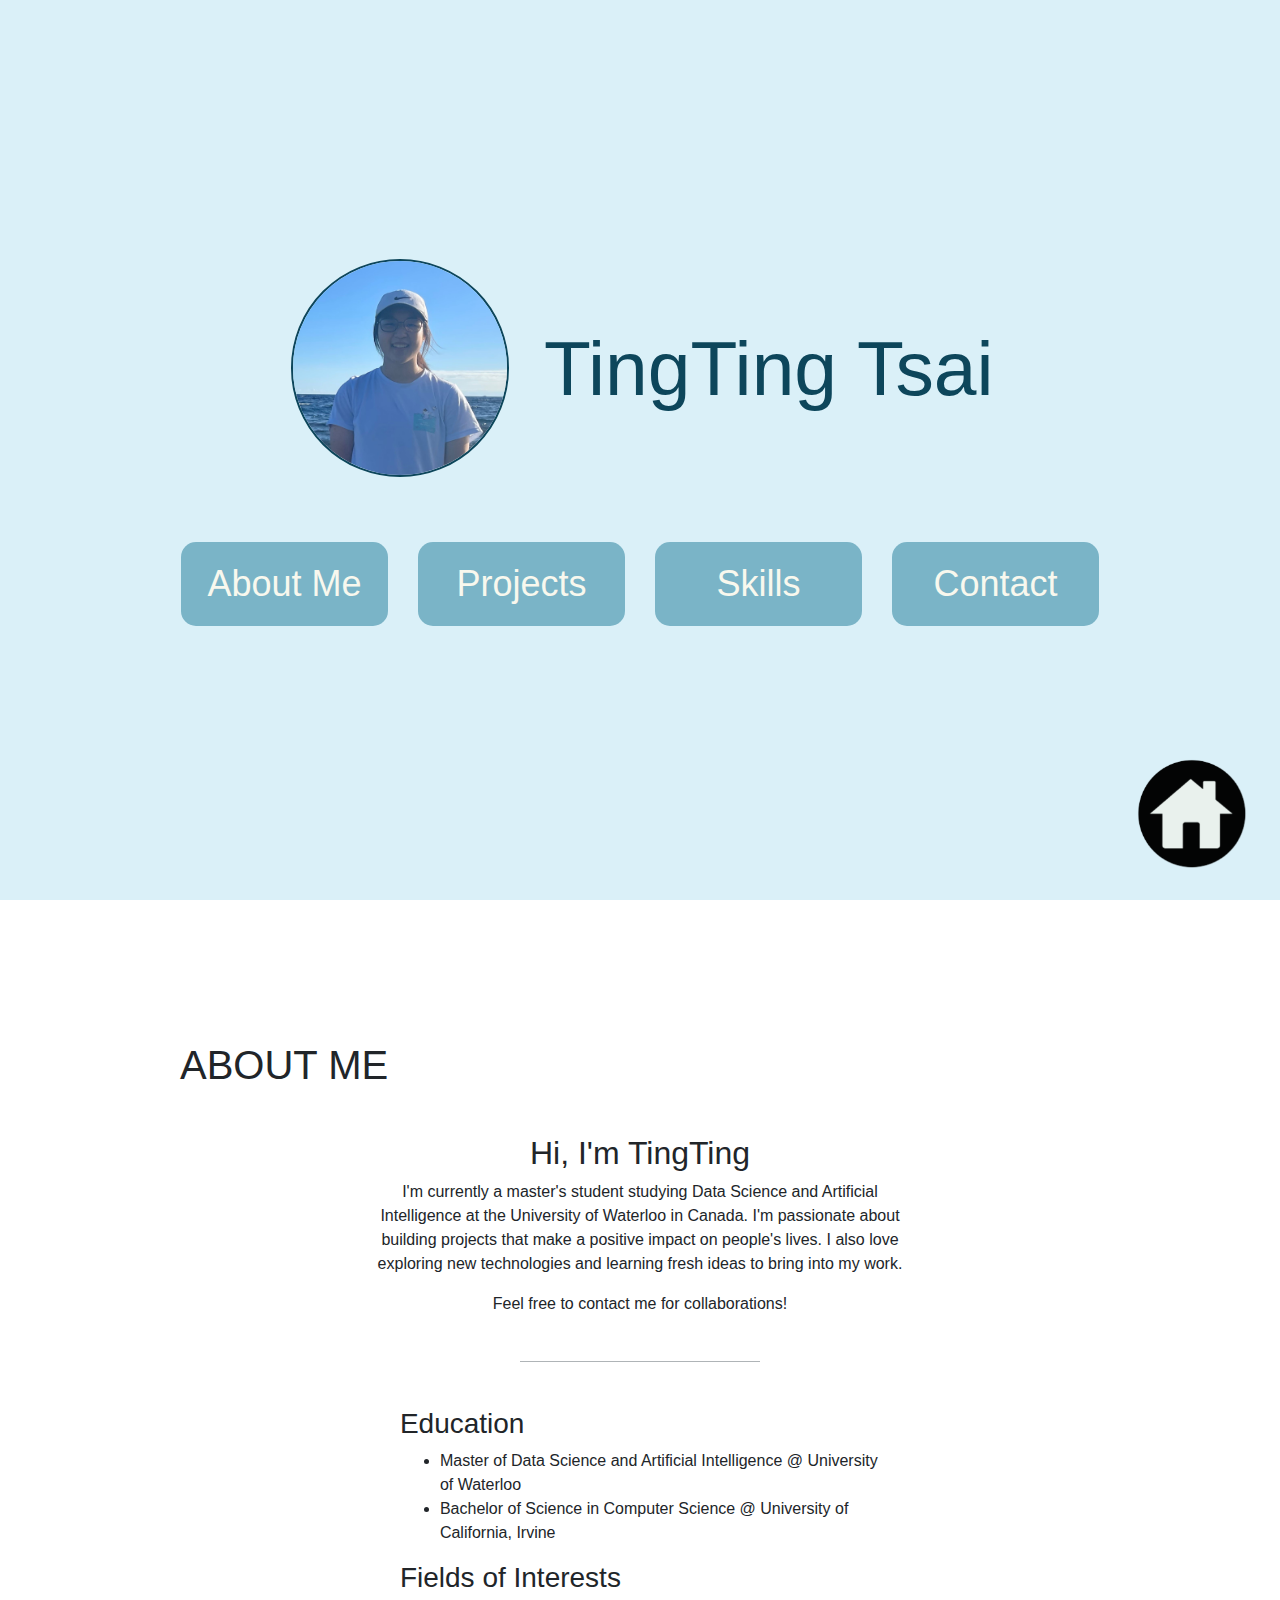
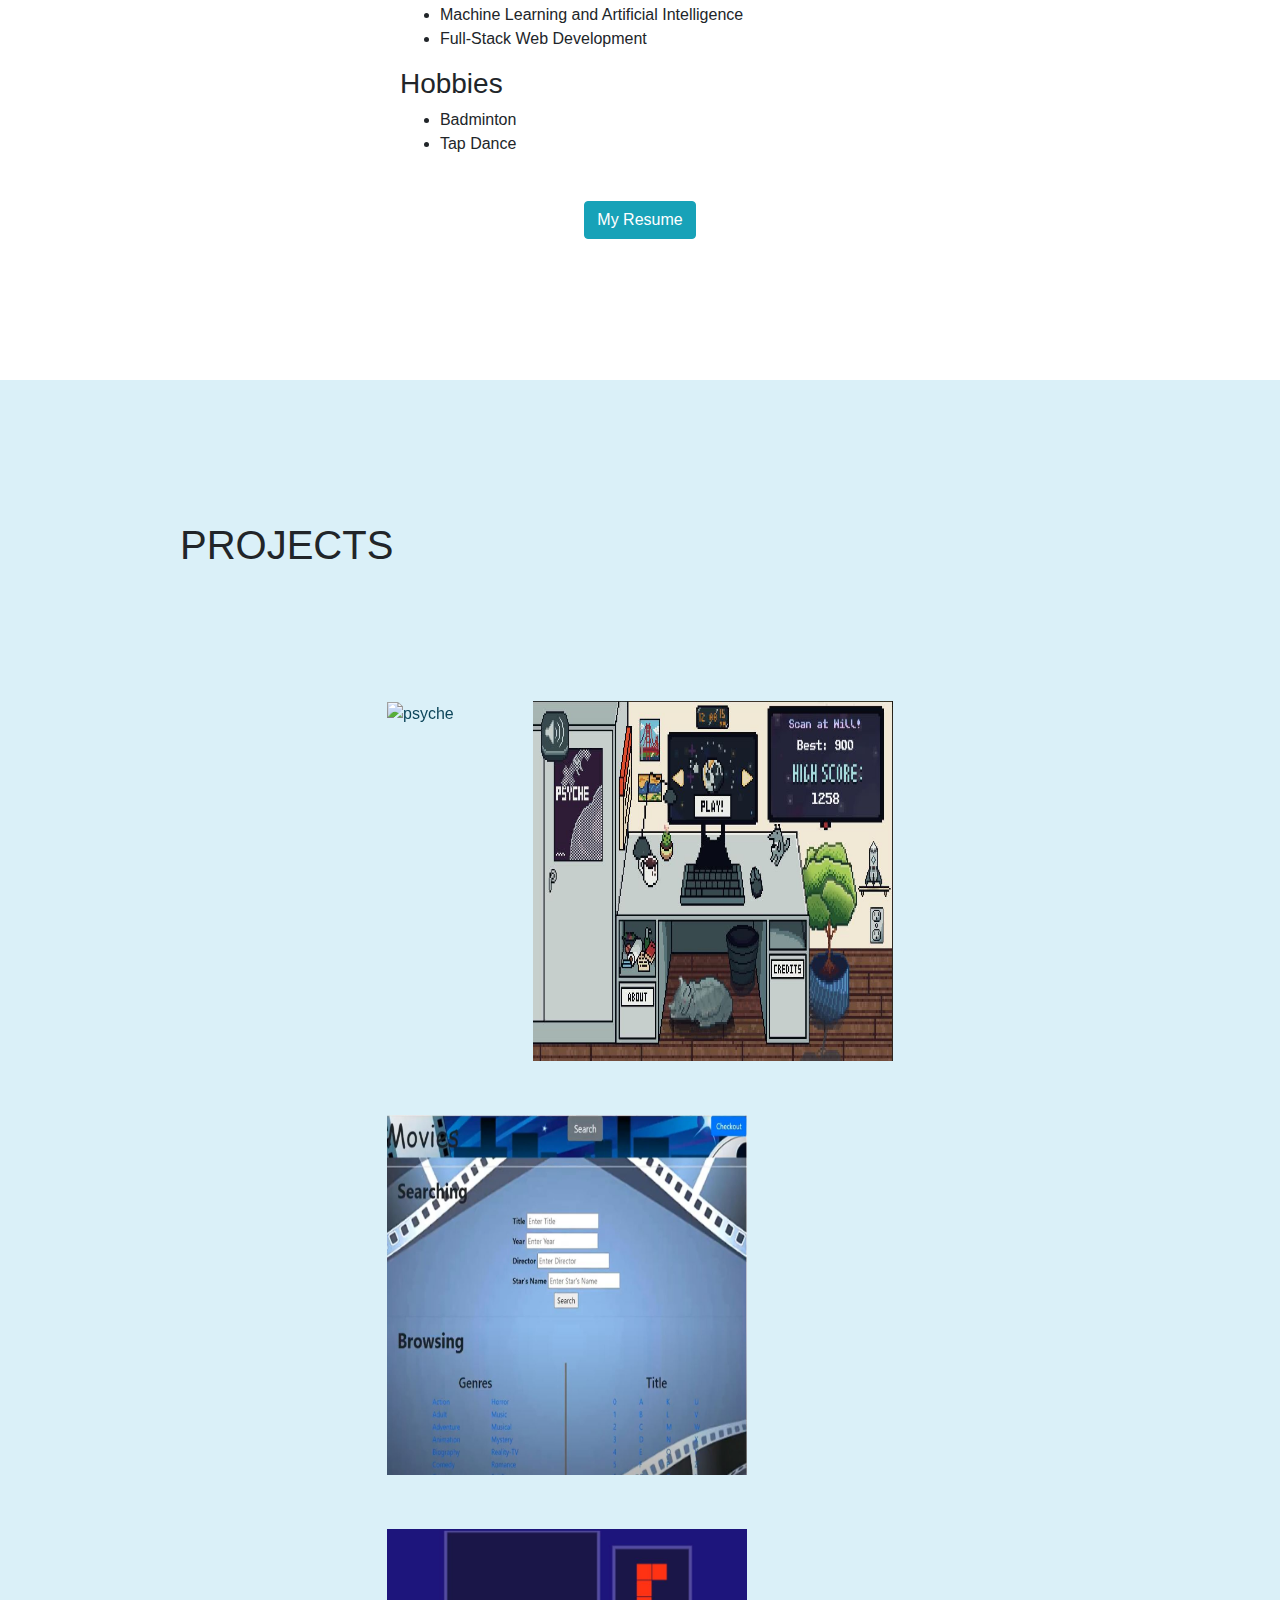
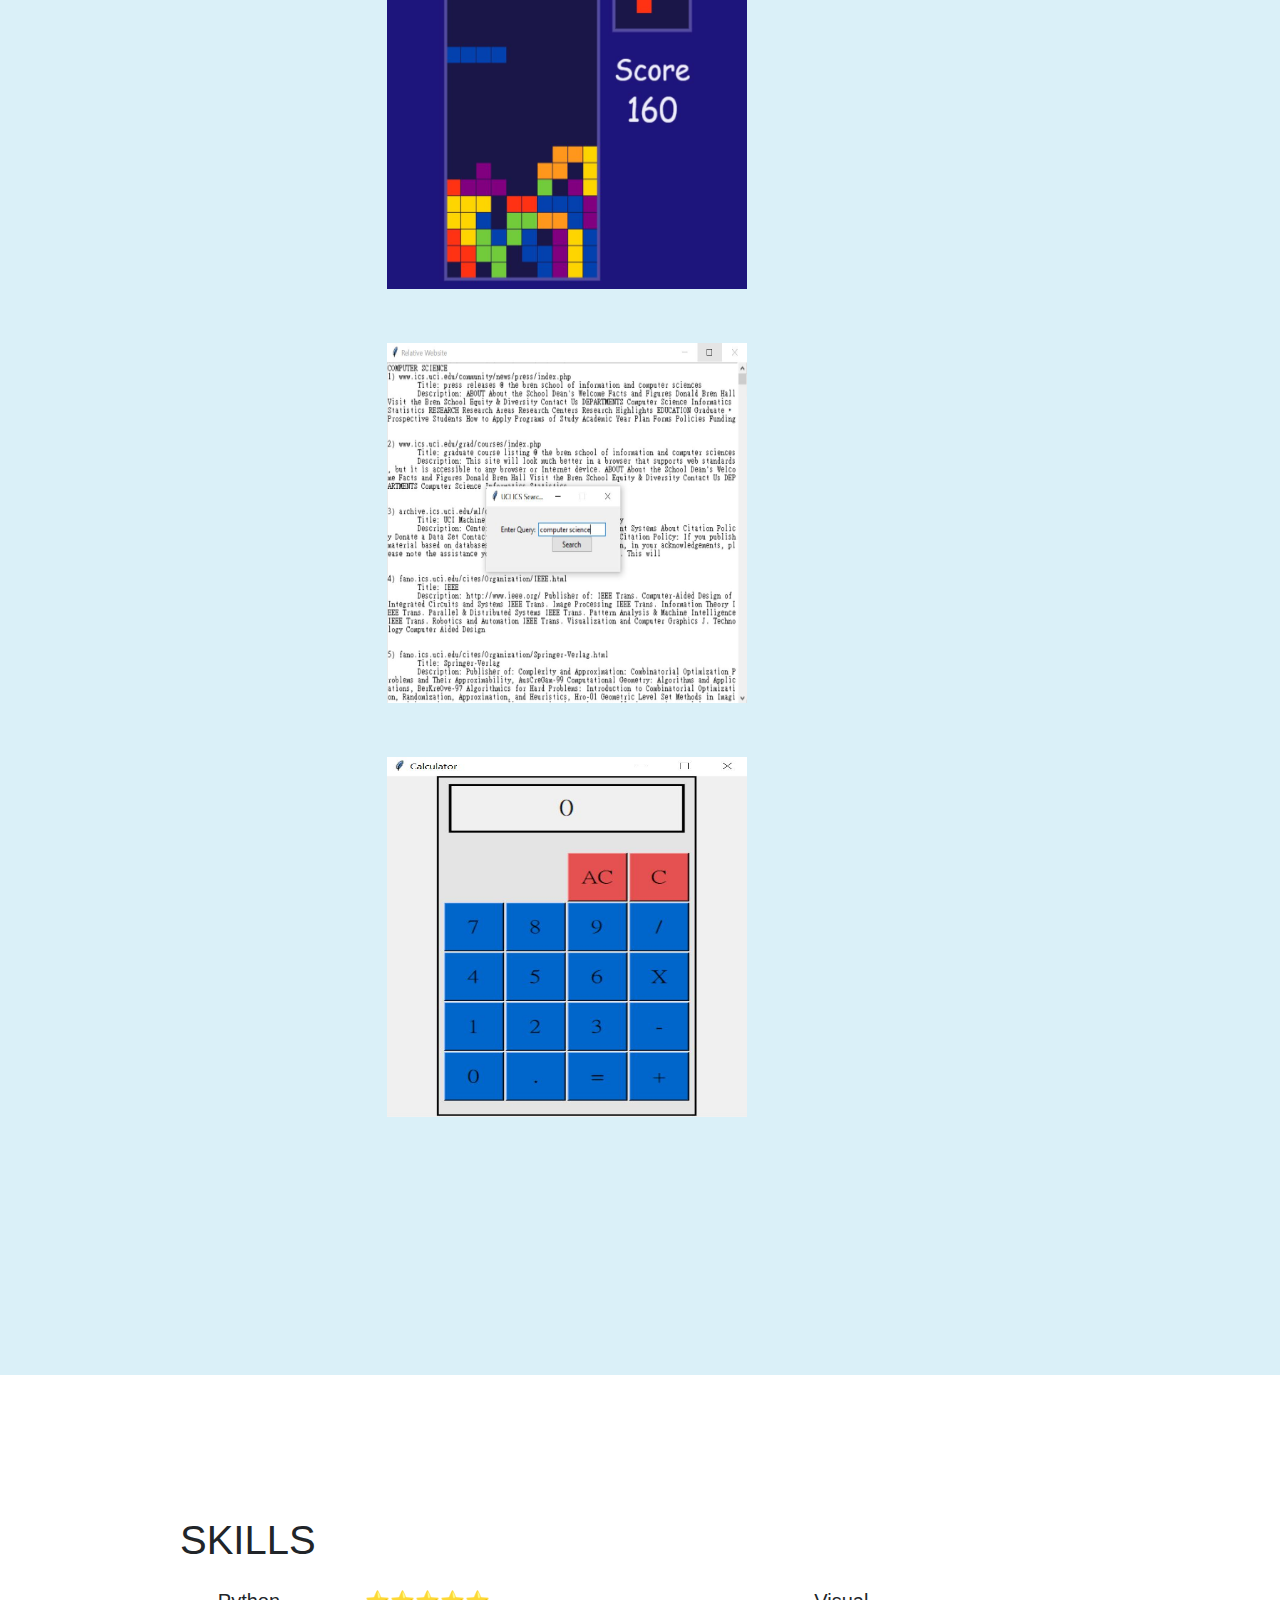
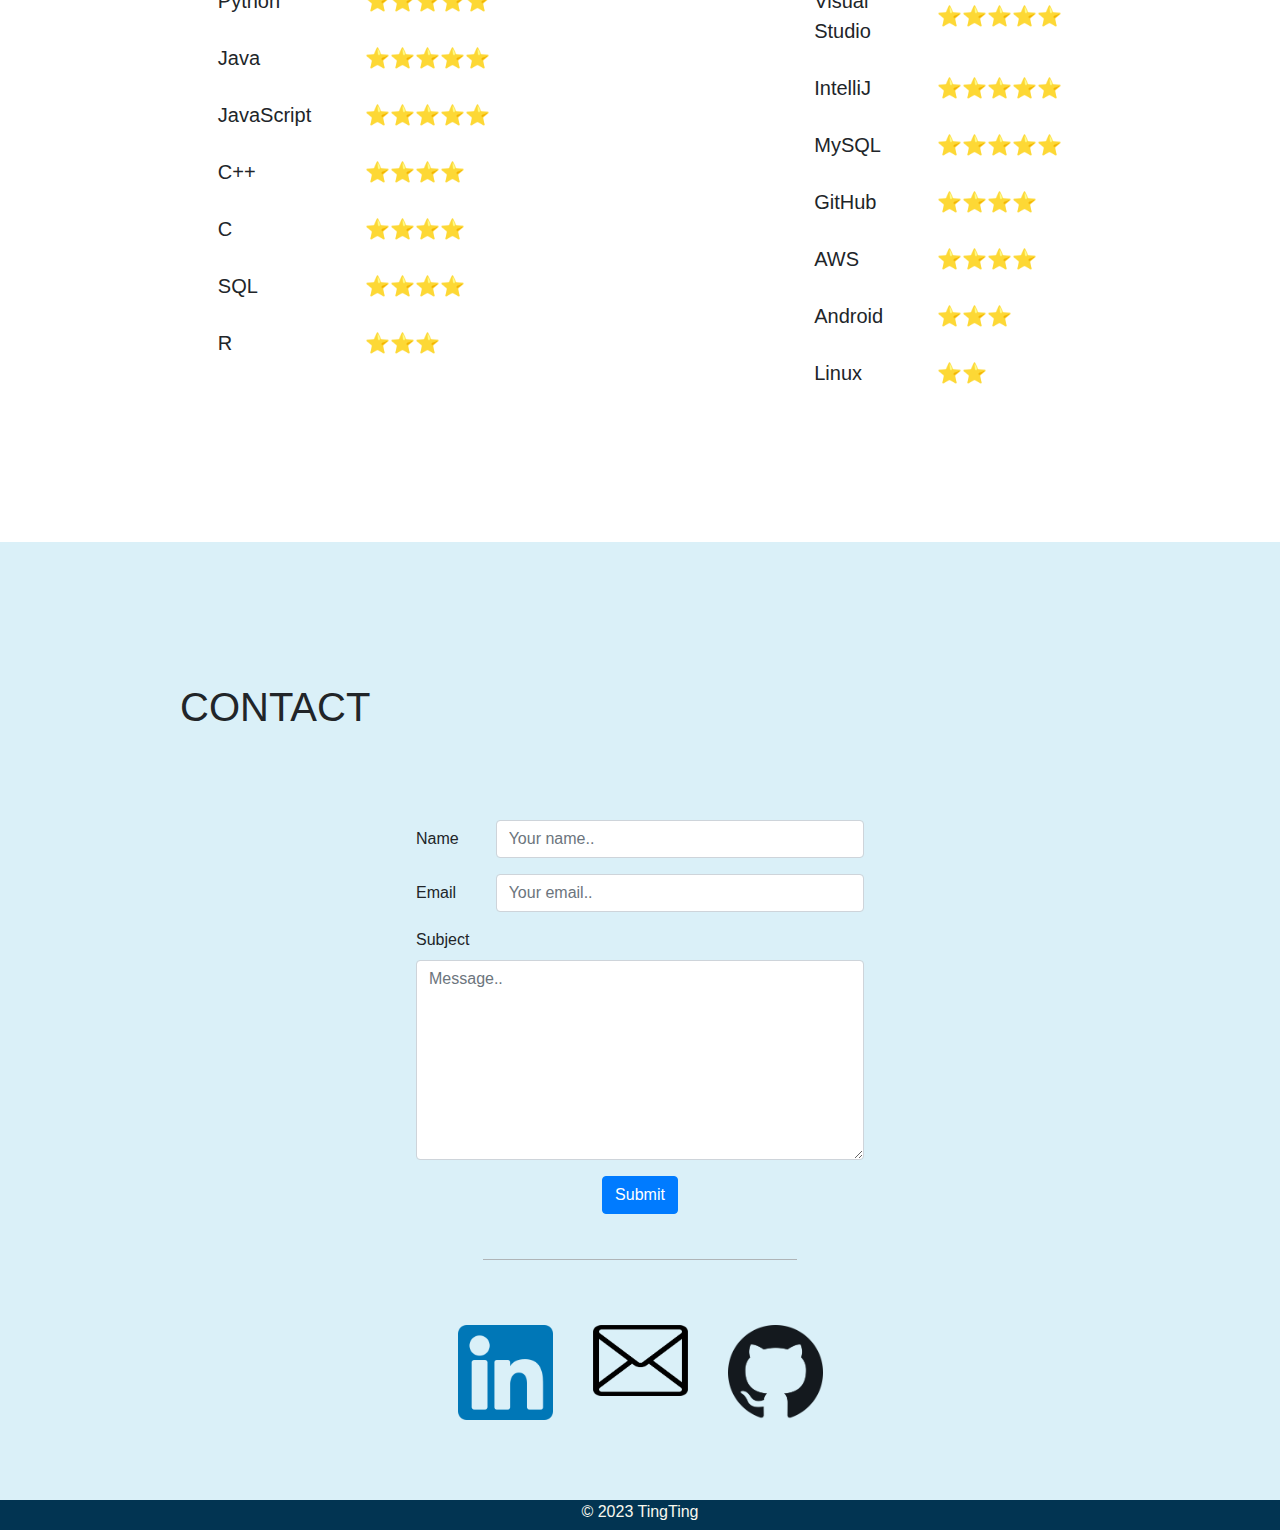
==== commit 36dd54f3: "update" ====
--- a/index.html
+++ b/index.html
@@ -30,27 +30,57 @@
       </div>
       
       <div id="intro-links">
-        <div><input class="intro-button" type="button" value="About Me" onClick="document.getElementById('aboutme').scrollIntoView();"></div>
-        <div><input class="intro-button" type="button" value="Projects" onClick="document.getElementById('projects').scrollIntoView();"></div>
-        <div><input class="intro-button" type="button" value="Skills" onClick="document.getElementById('skill').scrollIntoView();"></div>
-        <div><input class="intro-button" type="button" value="Contact" onClick="document.getElementById('contact').scrollIntoView();"></div>
-        
-      </div>
-    </div>
-  </div>
-
-  <img id="home-img" alt="homepage icon" src="img/home.png" onClick="document.getElementById('intro-section').scrollIntoView();">
+        <div><input class="intro-button" type="button" value="About Me" onClick="document.getElementById('aboutme').scrollIntoView({behavior:'smooth'});"></div>
+        <div><input class="intro-button" type="button" value="Projects" onClick="document.getElementById('projects').scrollIntoView({behavior:'smooth'});"></div>
+        <div><input class="intro-button" type="button" value="Skills" onClick="document.getElementById('skill').scrollIntoView({behavior:'smooth'});"></div>
+        <div><input class="intro-button" type="button" value="Contact" onClick="document.getElementById('contact').scrollIntoView({behavior:'smooth'});"></div>
+        
+      </div>
+    </div>
+  </div>
+
+  <img id="home-img" alt="homepage icon" src="img/home.png" onClick="document.getElementById('intro-section').scrollIntoView({behavior:'smooth'});">
 
  <div class="section2" id="aboutme">
     <div class="body-align">
       <h1>ABOUT ME</h1>
+      
       <div class="content-div" id="aboutme-paragraph">
-        <h2>Hello, I'm TingTing</h2>
-        <p>I'm currently a fourth year Computer Science student at University of California, Irvine. I love coding and problem solving.
-          I'm also interested in the field of artificial intelligence and machine learning.</p>
+        <div>
+          <h2 class="center-text-h2">Hi, I'm TingTing</h2>
+          <div class="center-text-p" id="intro-paragraph">
+            <p>I'm currently a master's student studying Data Science and Artificial Intelligence at the University of Waterloo in Canada.
+              I'm passionate about building projects that make a positive impact on people's lives. 
+              I also love exploring new technologies and learning fresh ideas to bring into my work.
+           </p>
+           <p>
+              Feel free to contact me for collaborations!
+           </p>
+          </div>
+        </div>
+        
+        <hr>
+        <div id="intro-div">
+          <h3>Education</h3>
+          <ul>
+            <li>Master of Data Science and Artificial Intelligence @ University of Waterloo</li>
+            <li>Bachelor of Science in Computer Science @ University of California, Irvine</li>
+          </ul>
+          <h3>Fields of Interests</h3>
+          <ul>
+            <li>Machine Learning and Artificial Intelligence</li>
+            <li>Full-Stack Web Development</li>
+          </ul>
+          <h3>Hobbies</h3>
+          <ul>
+            <li>Badminton</li>
+            <li>Tap Dance</li>
+          </ul>
+        </div>
+        
       </div>
       <div class="d-flex justify-content-center">
-        <a href="Resume.pdf" class="button btn btn-info">My Resume</a>
+        <a href="file/resume.pdf" class="button btn btn-info">My Resume</a>
       </div>
     </div>
   </div>
@@ -60,48 +90,66 @@
       <h1 id="project-header">PROJECTS</h1>
       <div class="content-div" id="project-block">
         <div class="project-innerblock">
+          <a class="project-link" href="file/sentiment analysis.pdf">
+            <img class="project-picture" alt="psyche" src="img/sentiment analysis.JPG">
+            <div class="project-text-block">
+              <div class="project-text">
+                Sentiment Analysis
+              </div>
+            </div>
+          </a>
+        </div>
+        <div class="project-innerblock">
+          <a class="project-link" href="https://missiontopsyche.github.io/2022_18p_web-based_game/">
+            <img class="project-picture" alt="psyche" src="img/psyche.JPG">
+            <div class="project-text-block">
+              <div class="project-text">
+                Mission Control
+              </div>
+            </div>
+          </a>
+        </div>
+        <div class="project-innerblock">
           <a class="project-link">
             <img class="project-picture" alt="fablix" src="img/fablix.JPG">
-          </a>
-          <div class="project-text-block">
-            <div class="project-text">
-              Fablix
-            </div>
-          </div>
+            <div class="project-text-block">
+              <div class="project-text">
+                Fablix
+              </div>
+            </div>
+          </a>
         </div>
         <div class="project-innerblock">
           <a class="project-link" href="https://github.com/ChingTingTsai/tetris">
             <img class="project-picture" alt="tetris" src="img/tetris.JPG">
-          </a>
-          <div class="project-text-block">
-            <div class="project-text">
-              Tetris
-            </div>
-          </div>
+            <div class="project-text-block">
+              <div class="project-text">
+                Tetris
+              </div>
+            </div>
+          </a>
         </div>
     
         <div class="project-innerblock">
           <a>
             <img class="project-picture" alt="ICS search engine" src="img/search_engine.JPG">
-          </a>
-          <div class="project-text-block">
-            <div class="project-text">
-              ICS Search
-            </div>
-          </div>
-          
+            <div class="project-text-block">
+              <div class="project-text">
+                ICS Search
+              </div>
+            </div>          
+          </a>          
         </div>
 
         <div class="project-innerblock">
           <a class="project-link" href="https://github.com/ChingTingTsai/calculator">
             <img class="project-picture" alt="calculator" src="img/calculator.JPG">
-          </a>
-          <div class="project-text-block">
-            <div class="project-text">
-              Calculator
-            </div>
-          </div>
-          
+            <div class="project-text-block">
+              <div class="project-text">
+                Calculator
+              </div>
+            </div>
+          </a>
         </div>
         
       </div>
@@ -187,7 +235,7 @@
     </div>
     <div id="contact-block">
       <div class="d-flex justify-content-center">
-        <form>
+        <form action="mailto:tct20422@gmail.com" method="get" enctype="text/plain">
           <div class="form-group row">
             <label for="name" class="col-sm-2 col-form-label">Name</label>
             <div class="col-sm-10">
--- a/style.css
+++ b/style.css
@@ -13,6 +13,7 @@
     border: none;
     height: 1px;
     background-color: rgb(175, 180, 183);
+    margin: 5vh auto;
 }
 
 footer{
@@ -65,6 +66,13 @@
     margin: 60px 0px;
 }
 
+
+#intro-div{
+    width: 70%;
+    margin: 0 auto;
+}
+
+
 #intro-name{
     font-size: 6vw;
     margin: 0 15px;
@@ -78,6 +86,11 @@
     margin: 60px 0px;
 }
 
+#intro-paragraph{
+    width: 80%;
+    margin: 0 auto;
+}
+
 
 #intro-section{
     padding: 120px 0px 130px 0px;
@@ -86,6 +99,8 @@
     flex-direction: column;
     justify-content: center;
 }
+
+
 
 #link{
     display: flex;
@@ -157,6 +172,16 @@
     width: 200px;
 }
 
+.center-text-h2{
+    text-align: center;
+}
+
+.center-text-p{
+    text-align: center;
+    width: 80%;
+    align-items: center;
+}
+
 .content-div{
     margin: 5vh 13vh;
 }
@@ -168,6 +193,8 @@
     width: 15vh;
     padding: 20px;
 }
+
+
 
 .intro-button{
     font-size: 4vh;
@@ -185,6 +212,7 @@
     background-color: #177699;
 }
 
+
 .project-link:link{
     color: #0d465b;
     text-decoration: none;
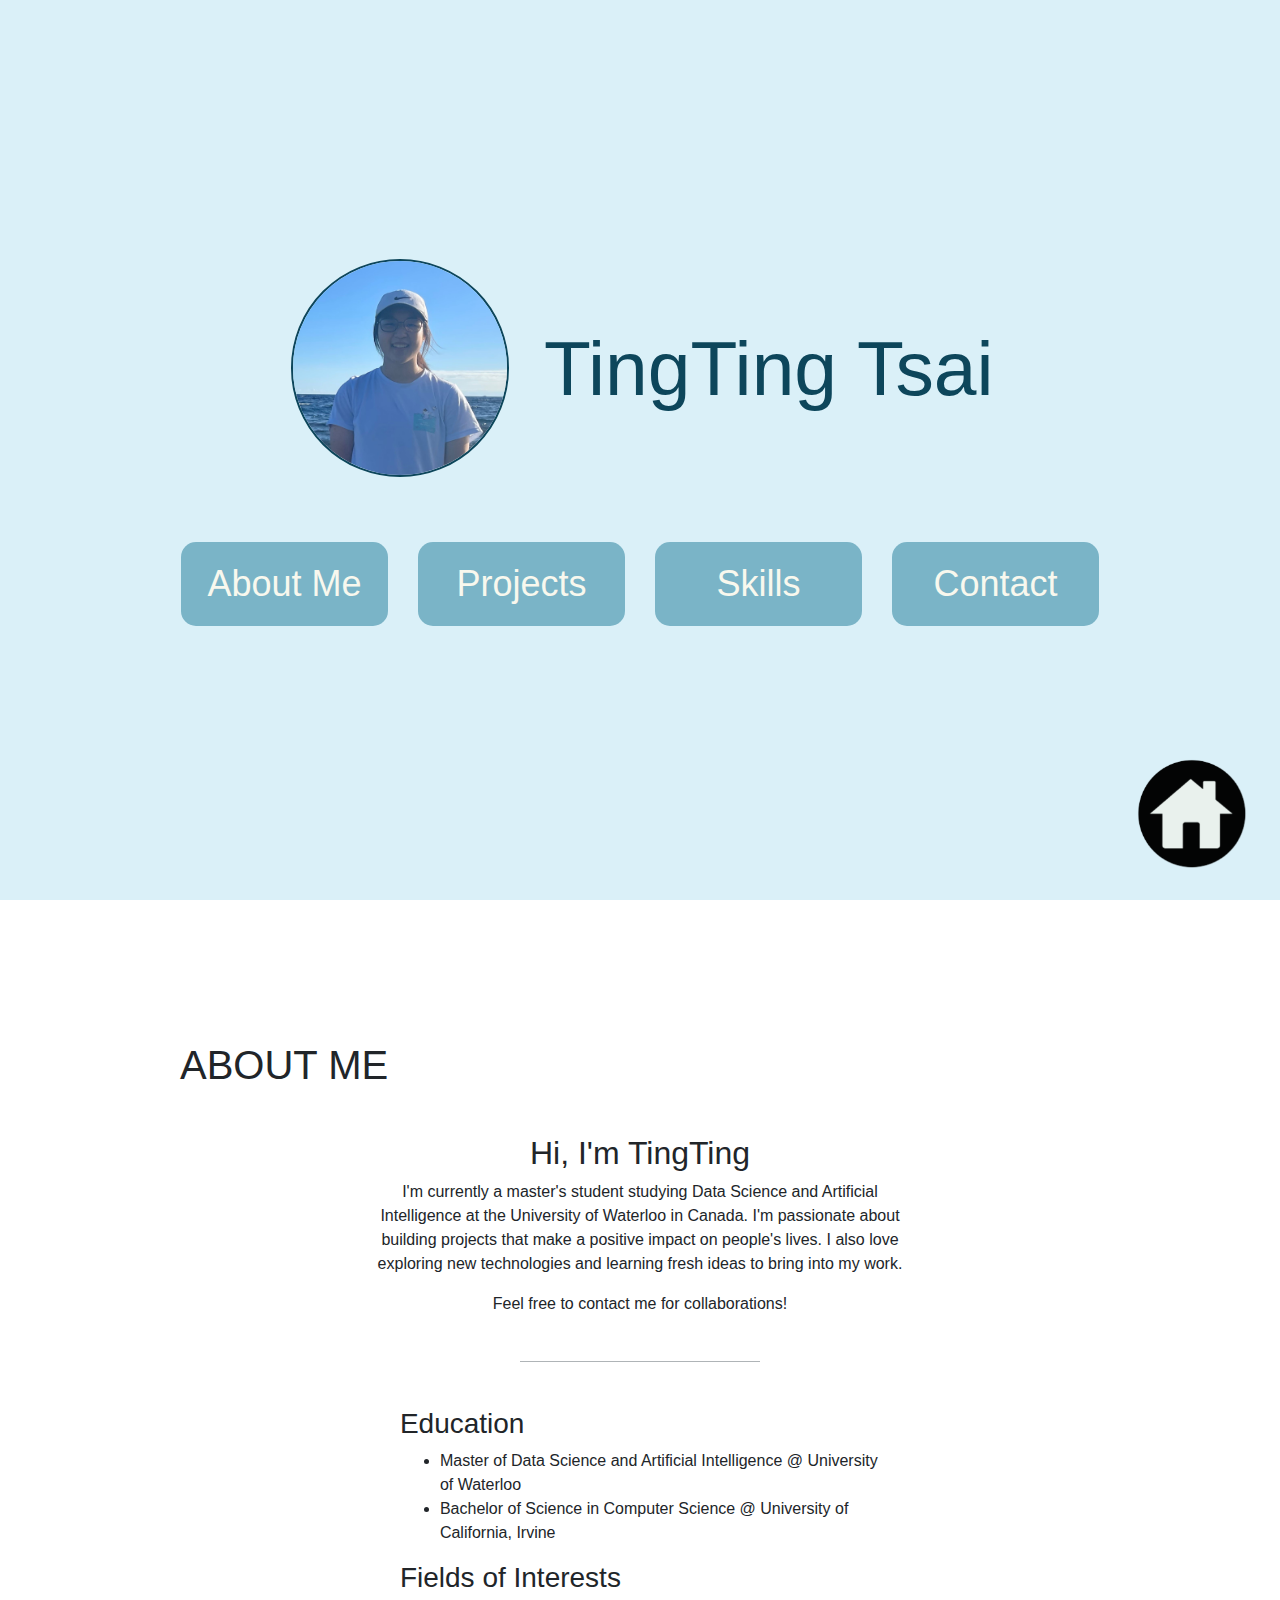
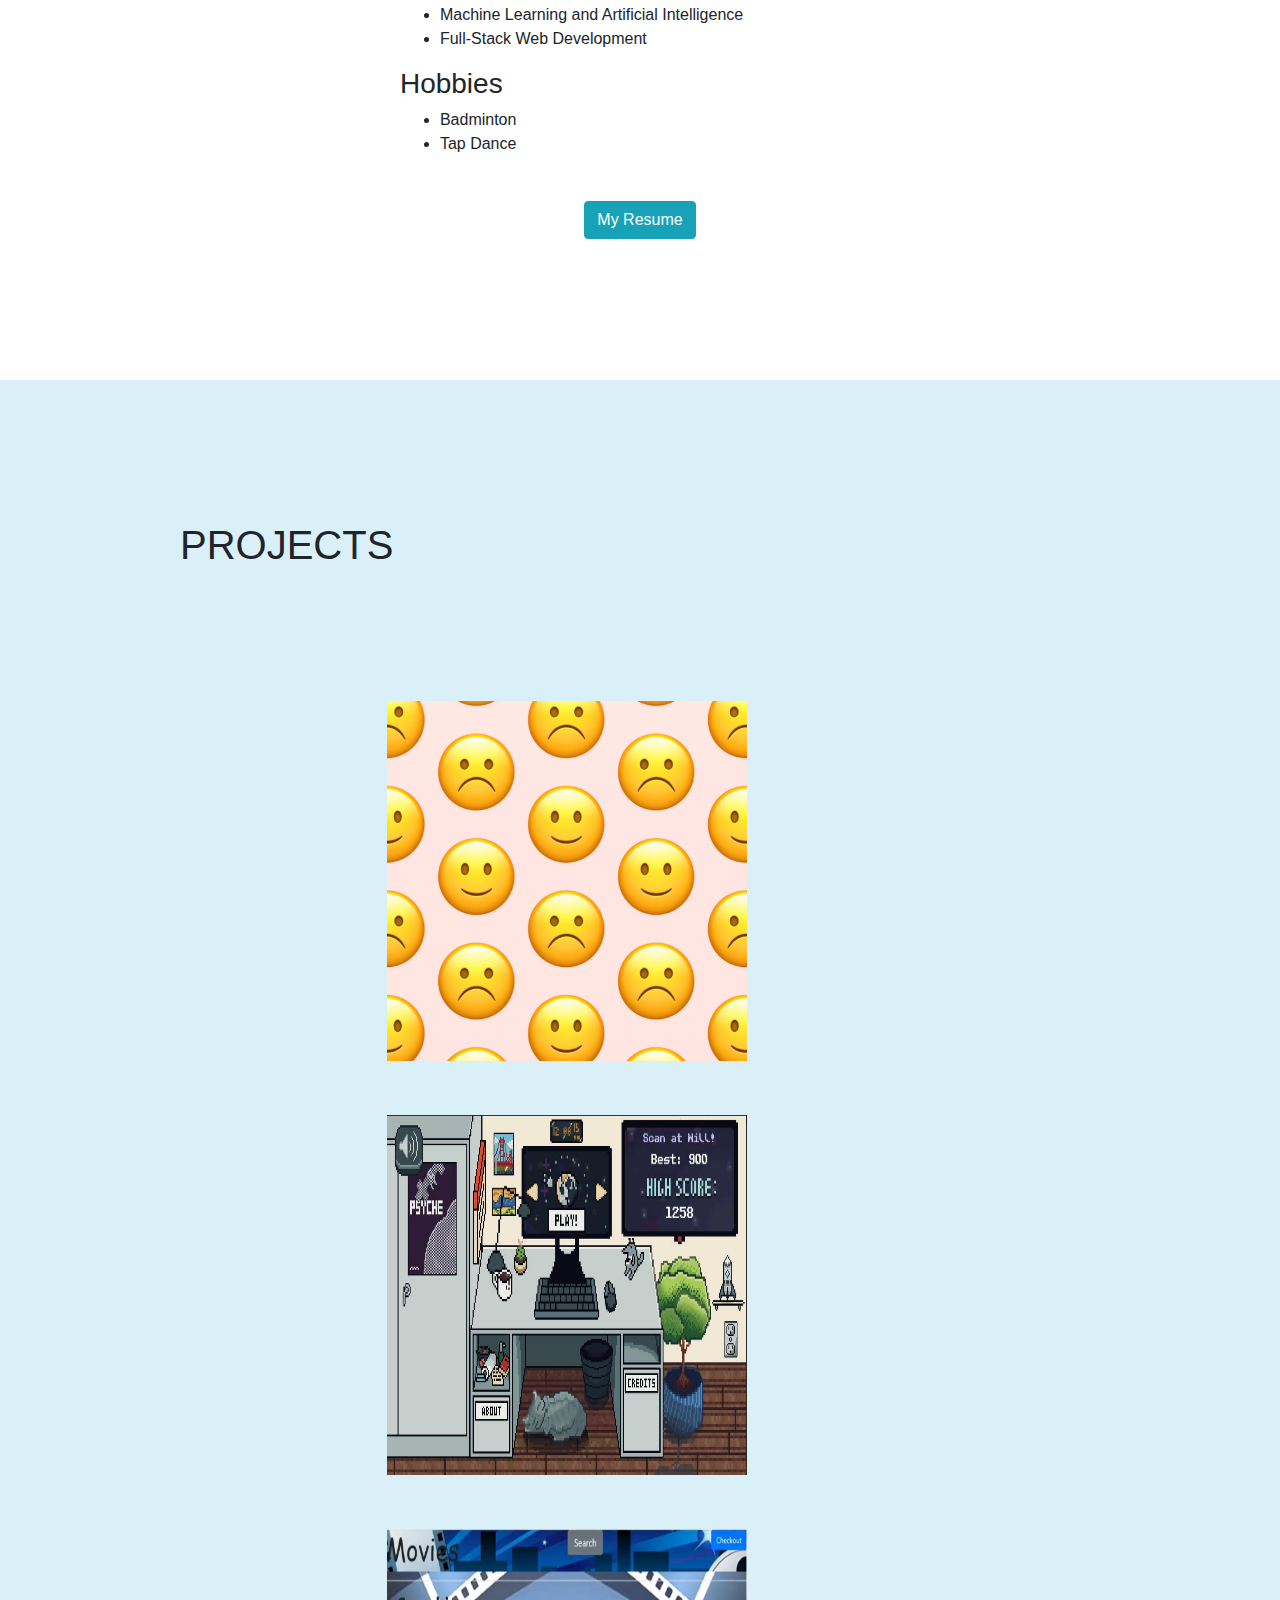
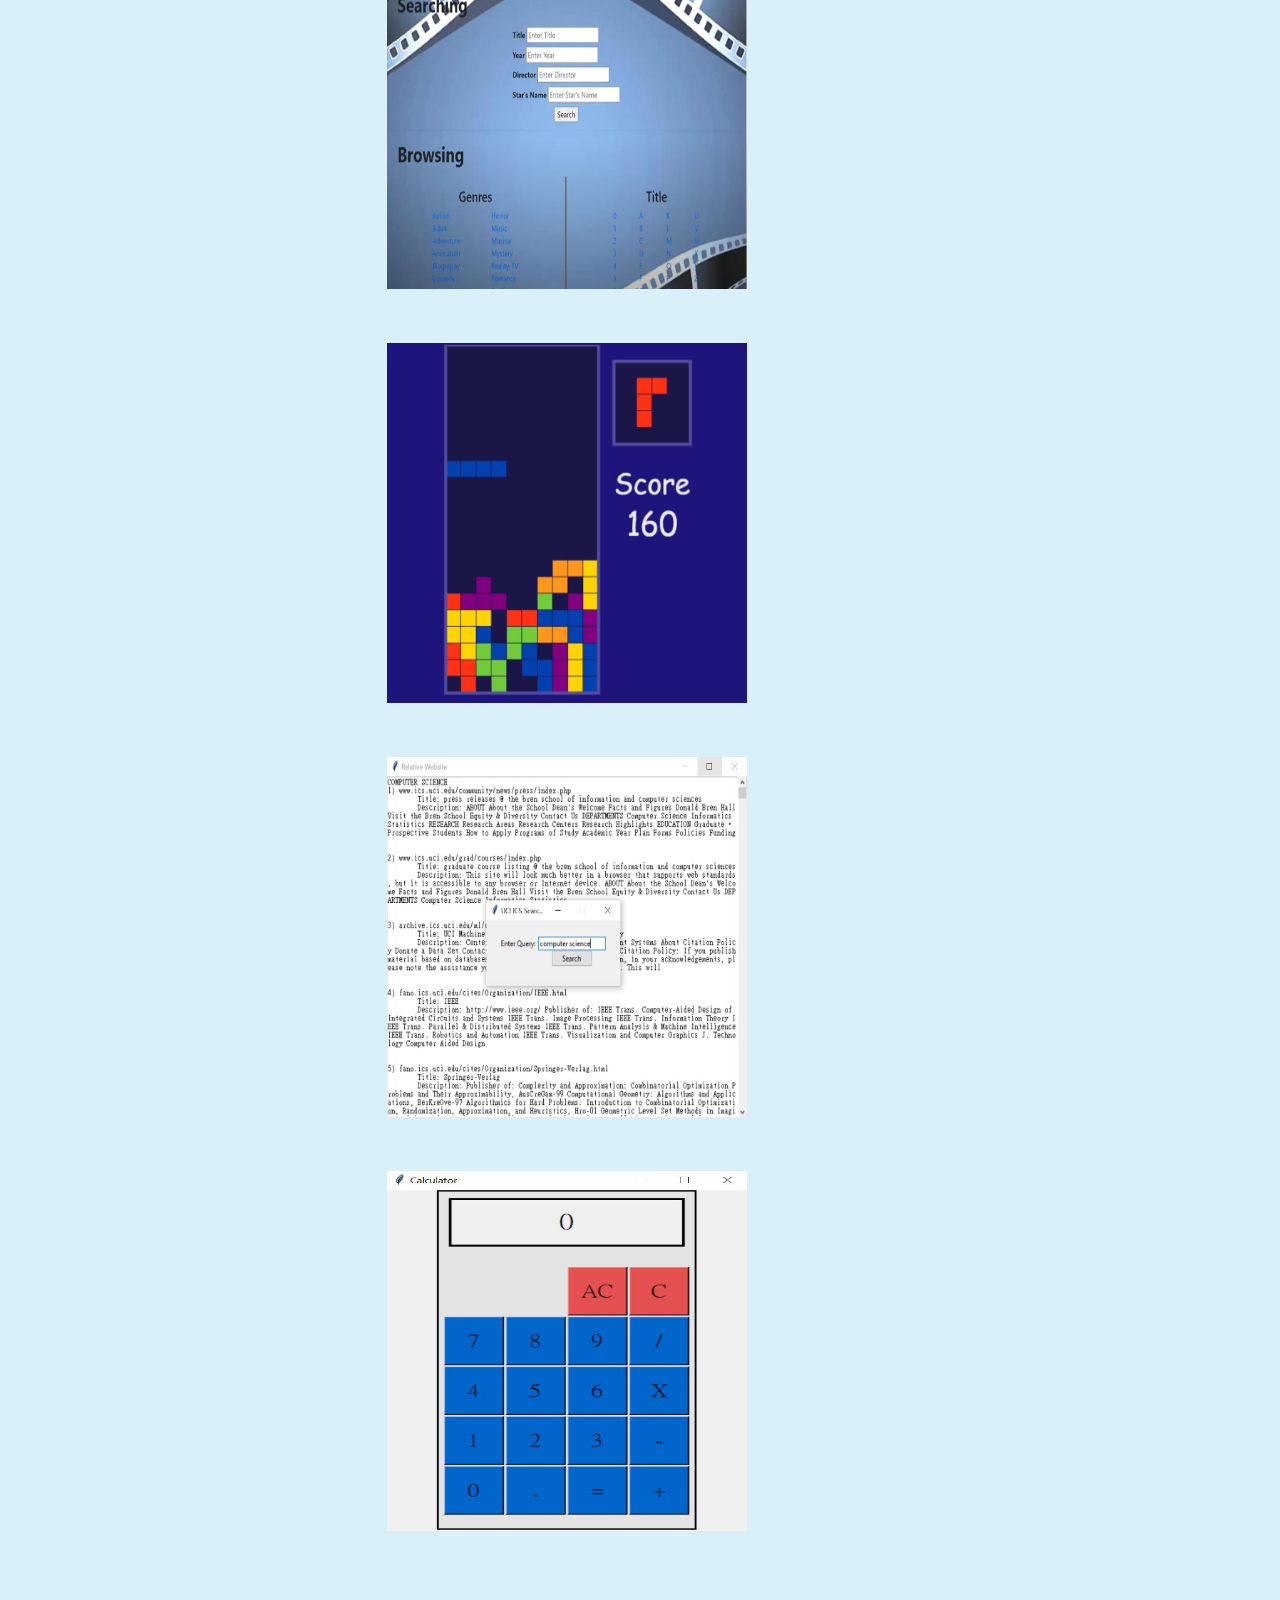
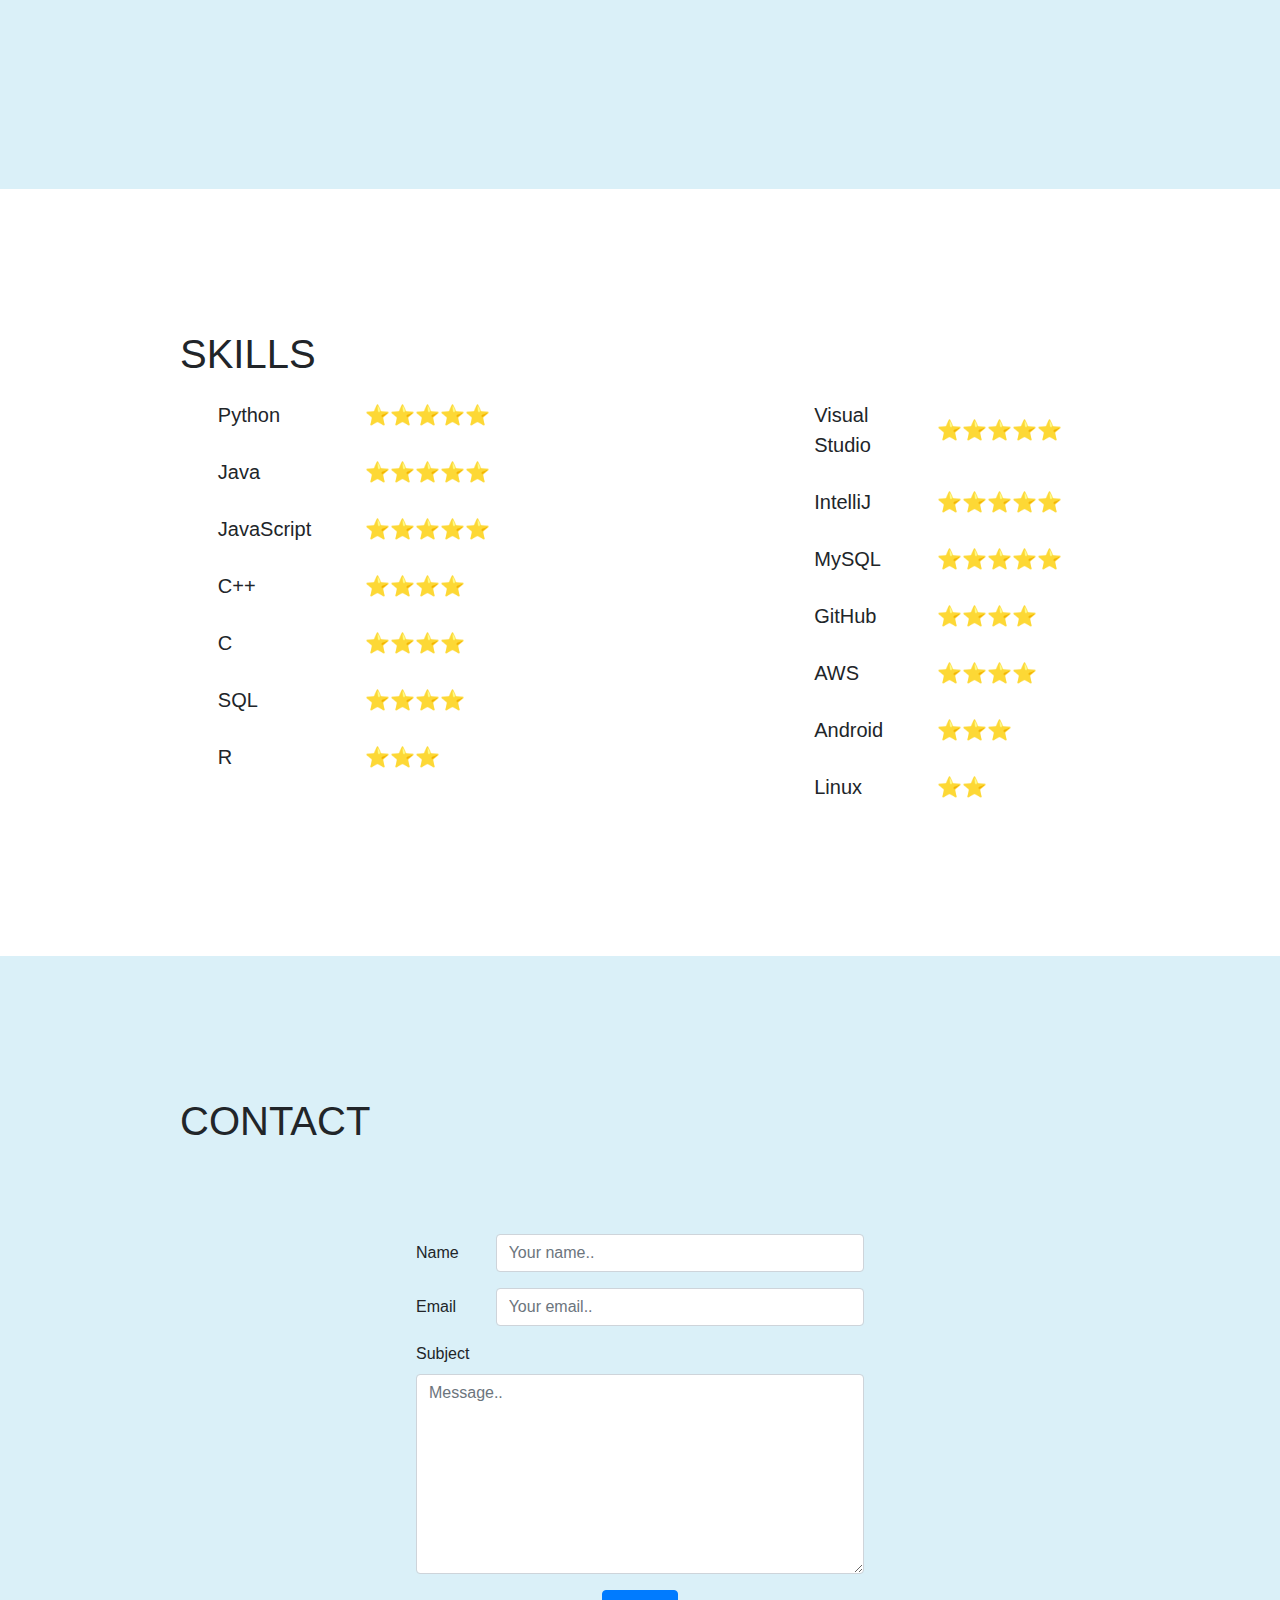
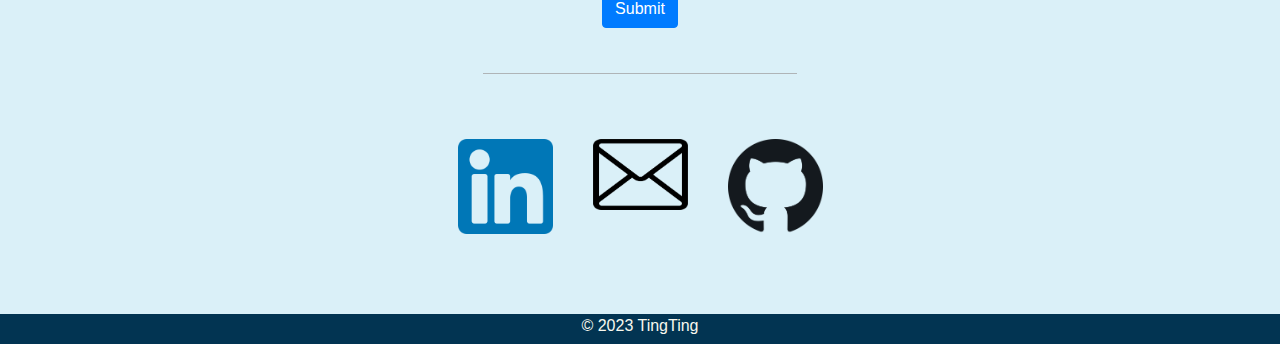
==== commit 91fcf47d: "update" ====
--- a/index.html
+++ b/index.html
@@ -91,7 +91,7 @@
       <div class="content-div" id="project-block">
         <div class="project-innerblock">
           <a class="project-link" href="file/sentiment analysis.pdf">
-            <img class="project-picture" alt="psyche" src="img/sentiment analysis.JPG">
+            <img class="project-picture" alt="sentiment analysis" src="img/sentiment analysis.jpg">
             <div class="project-text-block">
               <div class="project-text">
                 Sentiment Analysis
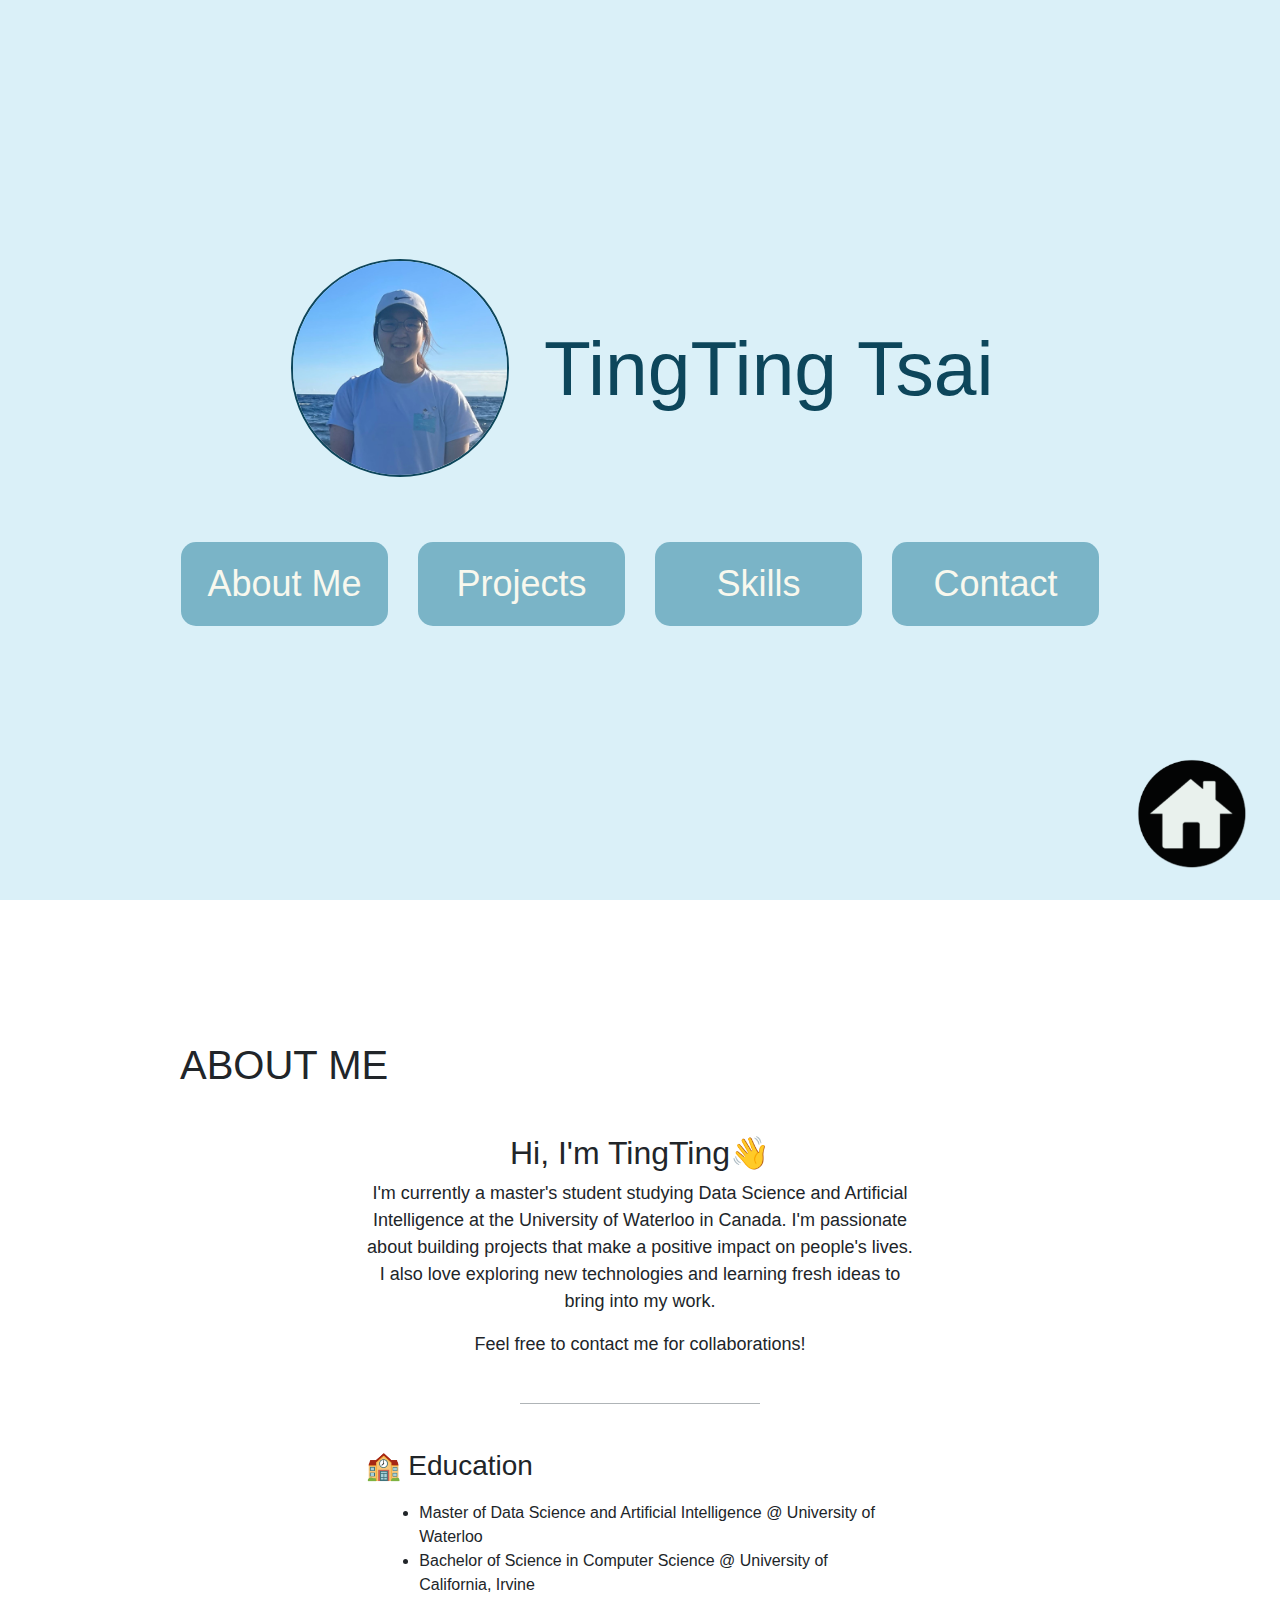
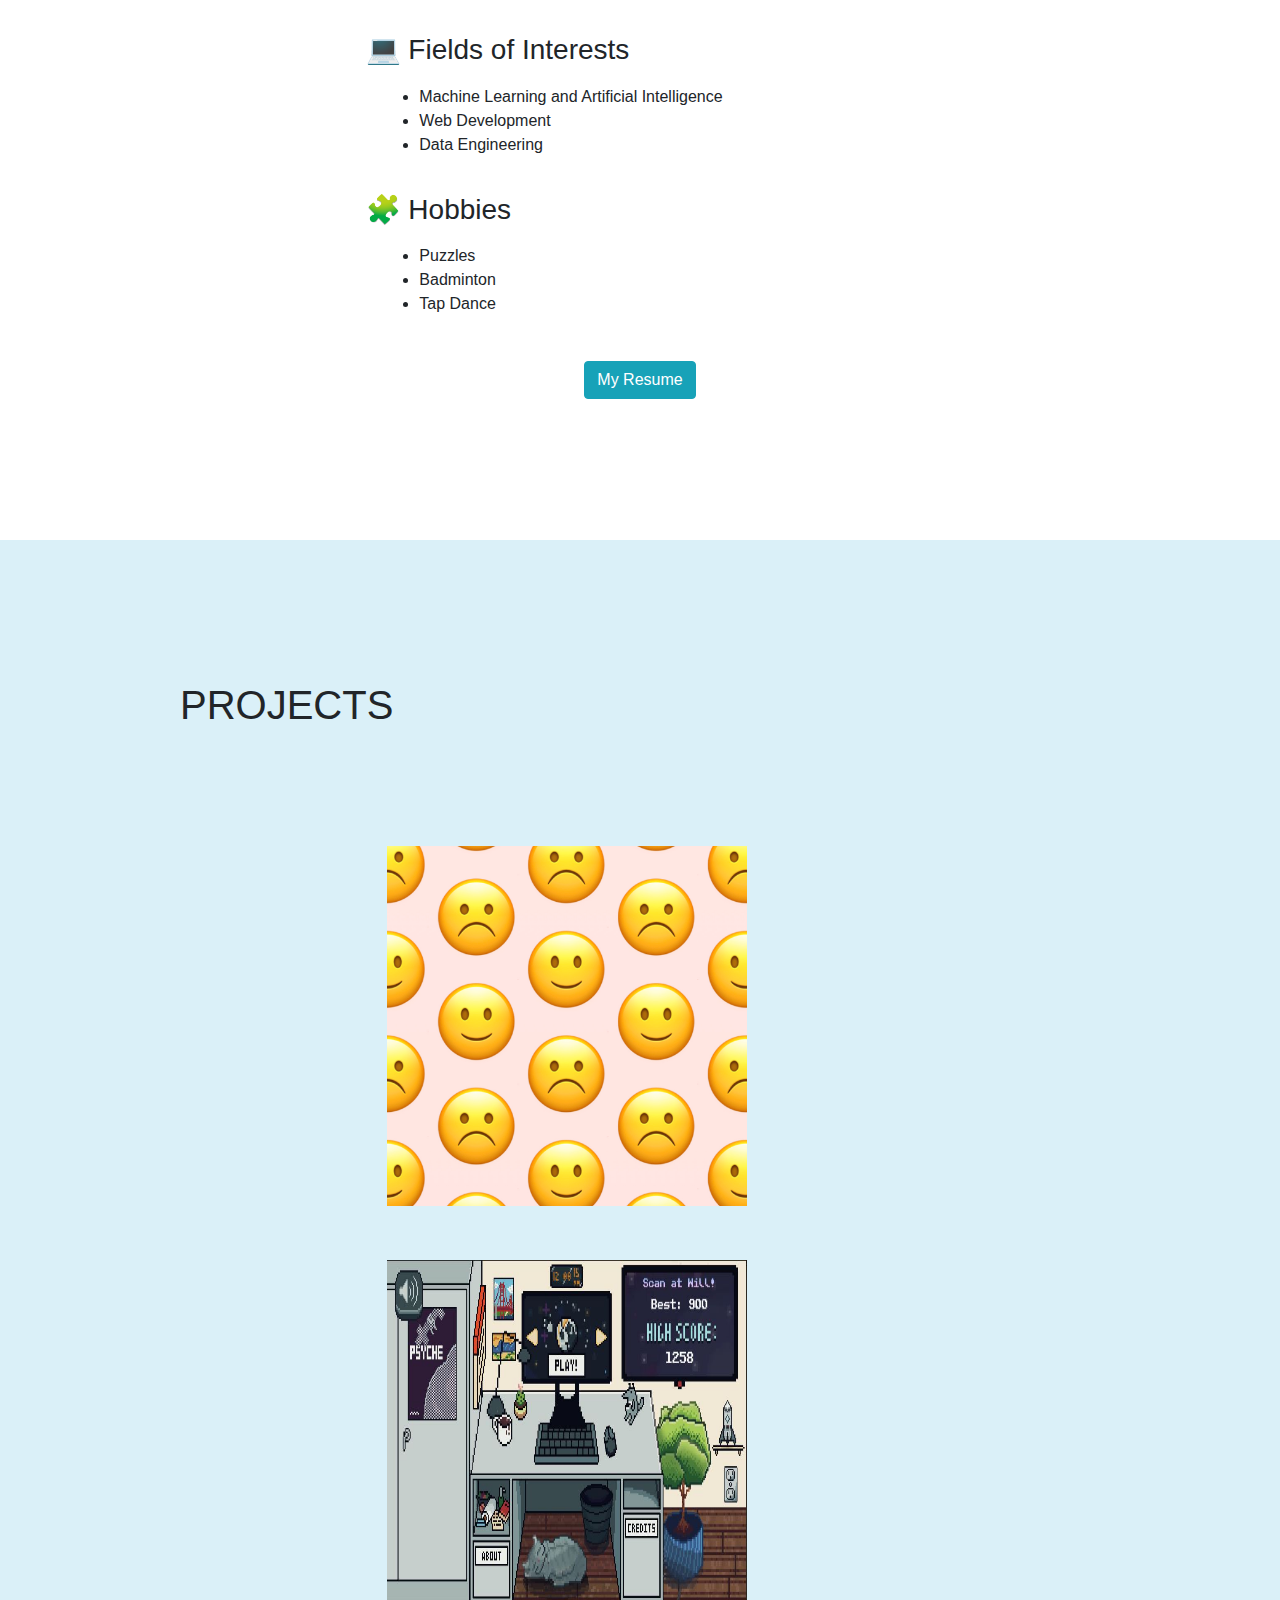
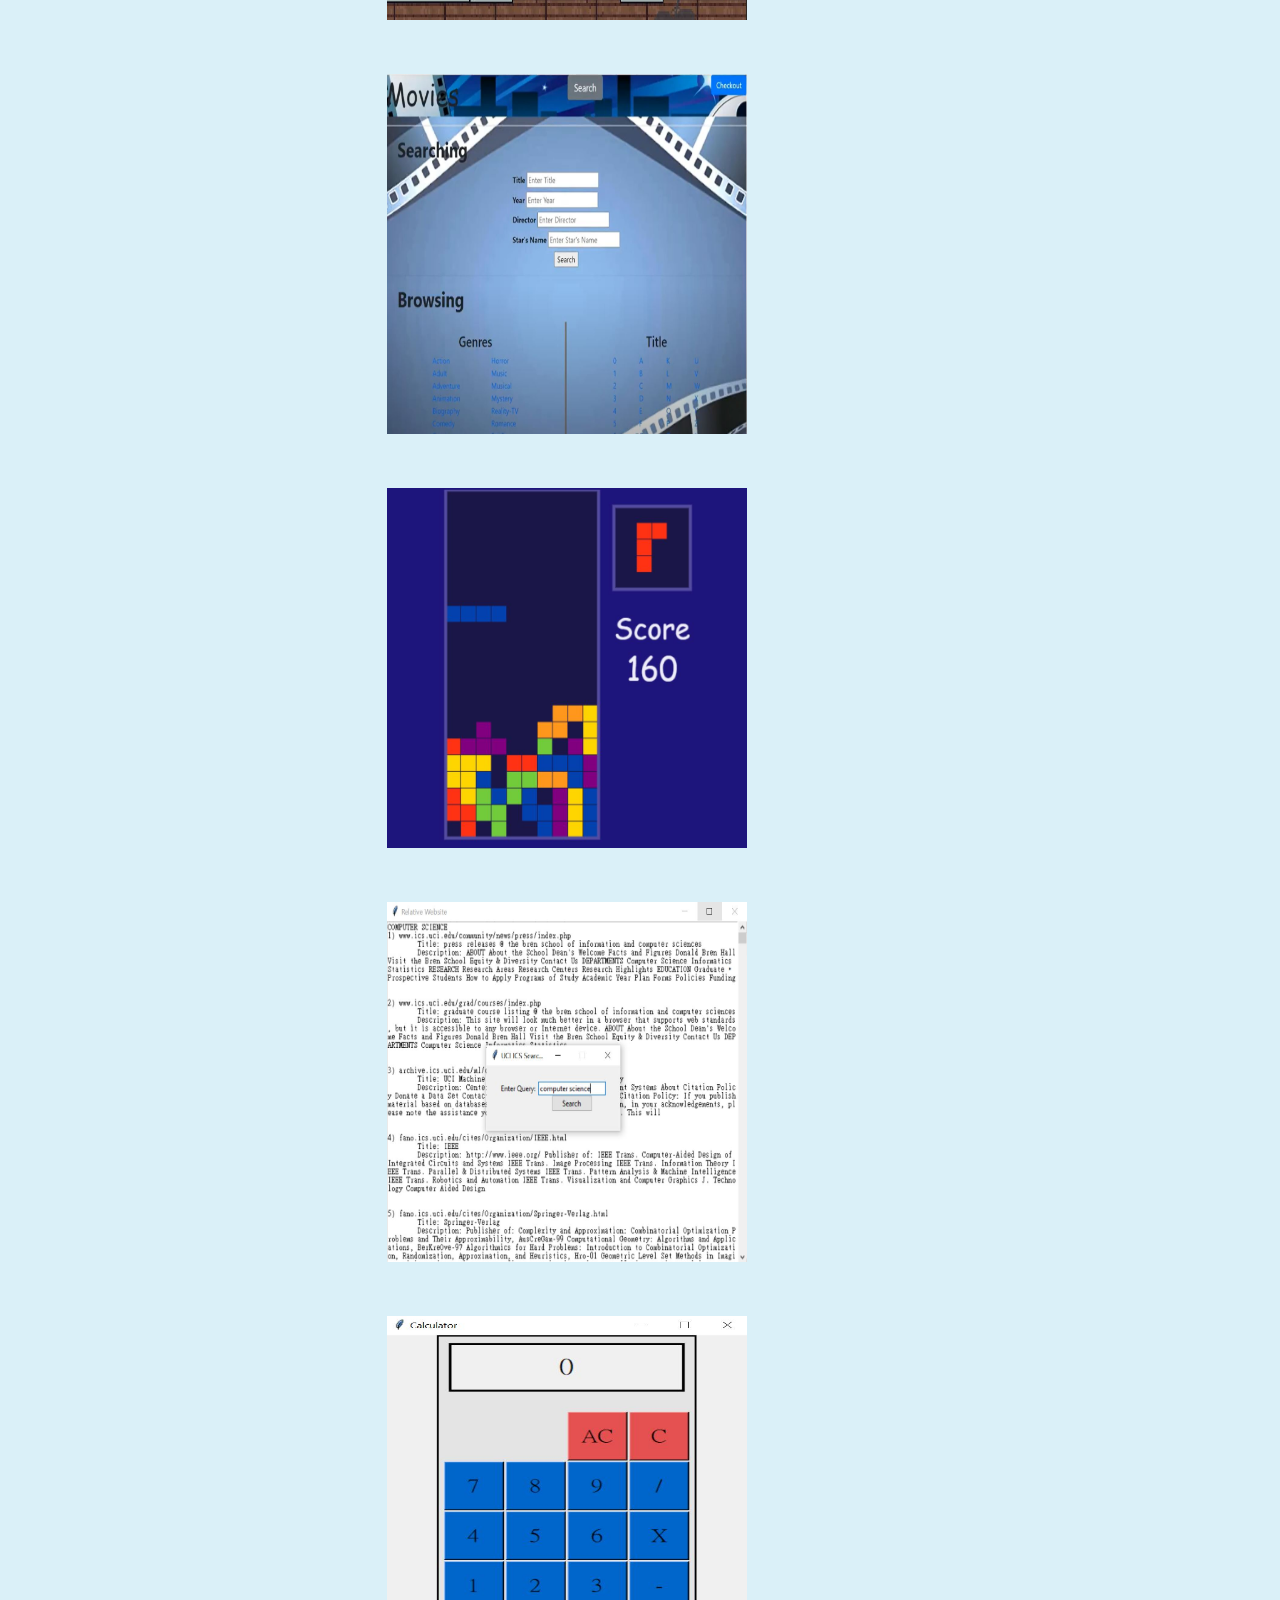
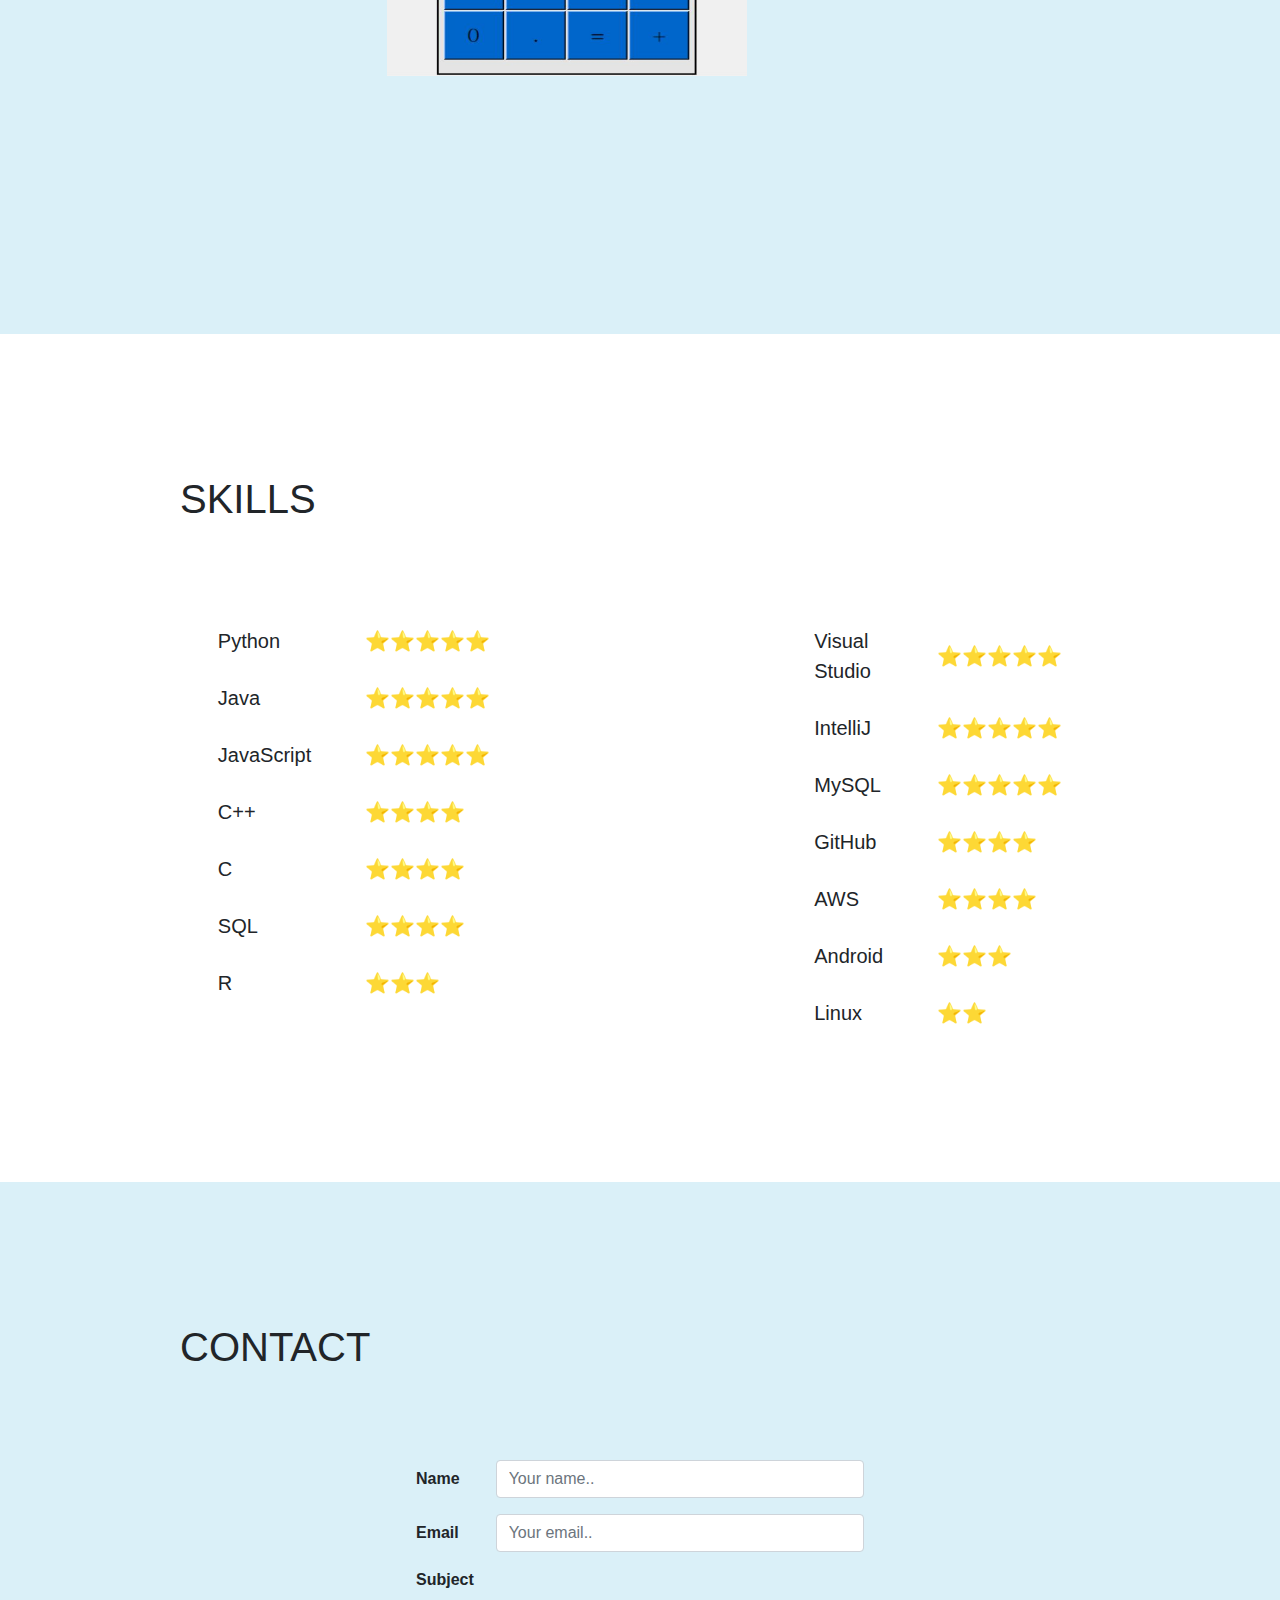
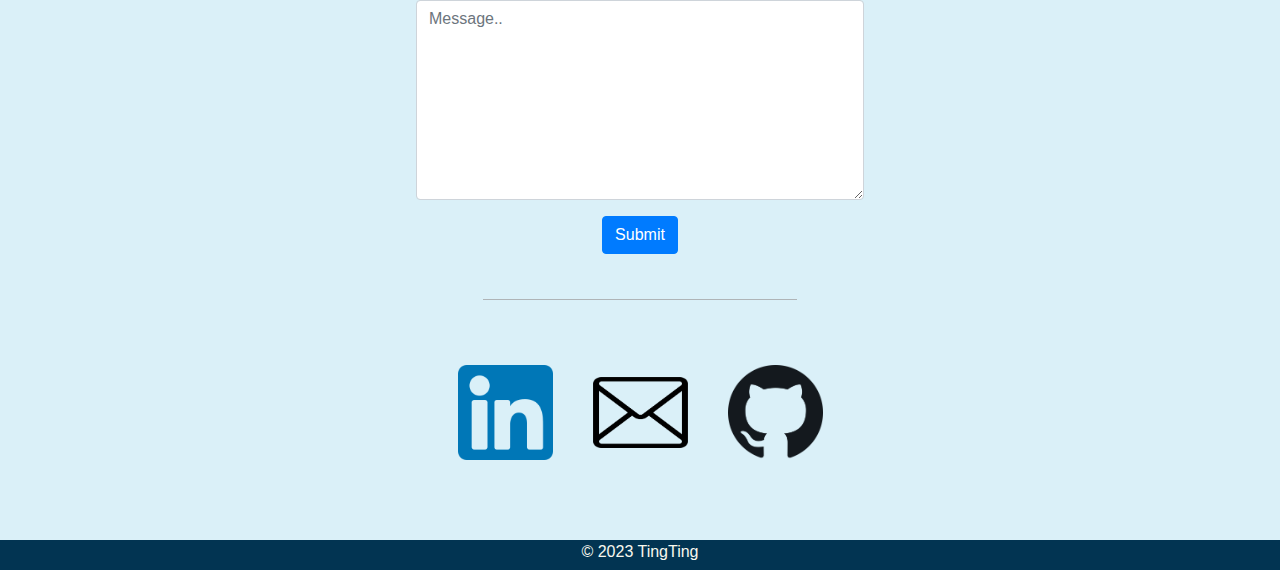
==== commit be1283e8: "update portfolio" ====
--- a/index.html
+++ b/index.html
@@ -47,7 +47,7 @@
       
       <div class="content-div" id="aboutme-paragraph">
         <div>
-          <h2 class="center-text-h2">Hi, I'm TingTing</h2>
+          <h2 class="center-text-h2">Hi, I'm TingTing👋</h2>
           <div class="center-text-p" id="intro-paragraph">
             <p>I'm currently a master's student studying Data Science and Artificial Intelligence at the University of Waterloo in Canada.
               I'm passionate about building projects that make a positive impact on people's lives. 
@@ -61,18 +61,20 @@
         
         <hr>
         <div id="intro-div">
-          <h3>Education</h3>
-          <ul>
+          <h3>🏫 Education</h3>
+          <ul class="intro-list">
             <li>Master of Data Science and Artificial Intelligence @ University of Waterloo</li>
             <li>Bachelor of Science in Computer Science @ University of California, Irvine</li>
           </ul>
-          <h3>Fields of Interests</h3>
-          <ul>
+          <h3 class="intro-h3">💻 Fields of Interests</h3>
+          <ul class="intro-list">
             <li>Machine Learning and Artificial Intelligence</li>
-            <li>Full-Stack Web Development</li>
+            <li>Web Development</li>
+            <li>Data Engineering</li>
           </ul>
-          <h3>Hobbies</h3>
-          <ul>
+          <h3 class="intro-h3">🧩 Hobbies</h3>
+          <ul class="intro-list">
+            <li>Puzzles</li>
             <li>Badminton</li>
             <li>Tap Dance</li>
           </ul>
@@ -159,74 +161,76 @@
   <div class="section2" id="skill">
     <div class="body-align">
       <h1>SKILLS</h1>
-      <div id="skill-block">
-        <div class="skill-div">
-          <table>
-            <tr>
-              <td class="skill-cell">Python</td>
-              <td class="skill-cell">⭐⭐⭐⭐⭐</td>
-            </tr>
-            <tr>
-              <td class="skill-cell">Java</td>
-              <td class="skill-cell">⭐⭐⭐⭐⭐</td>
-            </tr>
-            <tr>
-              <td class="skill-cell">JavaScript</td>
-              <td class="skill-cell">⭐⭐⭐⭐⭐</td>
-            </tr>
-            <tr>
-              <td class="skill-cell">C++</td>
-              <td class="skill-cell">⭐⭐⭐⭐</td>
-            </tr>
-            <tr>
-              <td class="skill-cell">C</td>
-              <td class="skill-cell">⭐⭐⭐⭐</td>
-            </tr>
-            <tr>
-              <td class="skill-cell">SQL</td>
-              <td class="skill-cell">⭐⭐⭐⭐</td>
-            </tr>
-            <tr>
-              <td class="skill-cell">R</td>
-              <td class="skill-cell">⭐⭐⭐</td>
-            </tr>
-          </table>
-        </div>
-        <hr id="skill-hr">
-        <div class="skill-div">
-          <table>
-            <tr>
-              <td class="skill-cell">Visual Studio</td>
-              <td class="skill-cell">⭐⭐⭐⭐⭐</td>
-            </tr>
-            <tr>
-              <td class="skill-cell">IntelliJ</td>
-              <td class="skill-cell">⭐⭐⭐⭐⭐</td>
-            </tr>
-            <tr>
-              <td class="skill-cell">MySQL</td>
-              <td class="skill-cell">⭐⭐⭐⭐⭐</td>
-            </tr>
-            <tr>
-              <td class="skill-cell">GitHub</td>
-              <td class="skill-cell">⭐⭐⭐⭐</td>
-            </tr>
-            <tr>
-              <td class="skill-cell">AWS</td>
-              <td class="skill-cell">⭐⭐⭐⭐</td>
-            </tr>
-            <tr>
-              <td class="skill-cell">Android</td>
-              <td class="skill-cell">⭐⭐⭐</td>
-            </tr>
-            <tr>
-              <td class="skill-cell">Linux</td>
-              <td class="skill-cell">⭐⭐</td>
-            </tr>
-          </table>
-        </div>
-      </div>
-    </div>
+    </div>
+
+    <div id="skill-block">
+      <div class="skill-div">
+        <table>
+          <tr>
+            <td class="skill-cell">Python</td>
+            <td class="skill-cell">⭐⭐⭐⭐⭐</td>
+          </tr>
+          <tr>
+            <td class="skill-cell">Java</td>
+            <td class="skill-cell">⭐⭐⭐⭐⭐</td>
+          </tr>
+          <tr>
+            <td class="skill-cell">JavaScript</td>
+            <td class="skill-cell">⭐⭐⭐⭐⭐</td>
+          </tr>
+          <tr>
+            <td class="skill-cell">C++</td>
+            <td class="skill-cell">⭐⭐⭐⭐</td>
+          </tr>
+          <tr>
+            <td class="skill-cell">C</td>
+            <td class="skill-cell">⭐⭐⭐⭐</td>
+          </tr>
+          <tr>
+            <td class="skill-cell">SQL</td>
+            <td class="skill-cell">⭐⭐⭐⭐</td>
+          </tr>
+          <tr>
+            <td class="skill-cell">R</td>
+            <td class="skill-cell">⭐⭐⭐</td>
+          </tr>
+        </table>
+      </div>
+      <hr id="skill-hr">
+      <div class="skill-div">
+        <table>
+          <tr>
+            <td class="skill-cell">Visual Studio</td>
+            <td class="skill-cell">⭐⭐⭐⭐⭐</td>
+          </tr>
+          <tr>
+            <td class="skill-cell">IntelliJ</td>
+            <td class="skill-cell">⭐⭐⭐⭐⭐</td>
+          </tr>
+          <tr>
+            <td class="skill-cell">MySQL</td>
+            <td class="skill-cell">⭐⭐⭐⭐⭐</td>
+          </tr>
+          <tr>
+            <td class="skill-cell">GitHub</td>
+            <td class="skill-cell">⭐⭐⭐⭐</td>
+          </tr>
+          <tr>
+            <td class="skill-cell">AWS</td>
+            <td class="skill-cell">⭐⭐⭐⭐</td>
+          </tr>
+          <tr>
+            <td class="skill-cell">Android</td>
+            <td class="skill-cell">⭐⭐⭐</td>
+          </tr>
+          <tr>
+            <td class="skill-cell">Linux</td>
+            <td class="skill-cell">⭐⭐</td>
+          </tr>
+        </table>
+      </div>
+    </div>
+    
   </div>
 
   <div class="section1" id="contact">
@@ -237,20 +241,20 @@
       <div class="d-flex justify-content-center">
         <form action="mailto:tct20422@gmail.com" method="get" enctype="text/plain">
           <div class="form-group row">
-            <label for="name" class="col-sm-2 col-form-label">Name</label>
+            <label for="name" class="col-sm-2 col-form-label"><strong>Name</strong></label>
             <div class="col-sm-10">
               <input type="text" class="form-control" id="name" name="name" placeholder="Your name..">
             </div>
           </div>
           
           <div class="form-group row">
-            <label for="email" class="col-sm-2 col-form-label">Email</label>
+            <label for="email" class="col-sm-2 col-form-label"><strong>Email</strong></label>
             <div class="col-sm-10">
               <input type="text" class="form-control" id="email" name="email" placeholder="Your email..">
             </div>
           </div>
           <div class="form-group">
-            <label for="subject">Subject</label>
+            <label for="subject"><strong>Subject</strong></label>
             <textarea id="subject" class="form-control" name="subject" placeholder="Message.." style="height:200px"></textarea>
           </div>
           <div class="d-flex justify-content-center">
@@ -260,7 +264,7 @@
       </div>
       <hr>
         
-      <div class="d-flex justify-content-center">
+      <div class="d-flex justify-content-center" id="contact-img-block">
         <a href="https://www.linkedin.com/in/chingtingtsai/"><img class="contact-img" alt="linkedin icon" src="img/linkedin.png"></a>
         <a href="mailto:tct20422@gmail.com"><img class="contact-img" alt="mail icon" src="img/mail2.png"></a>
         <a href="https://github.com/ChingTingTsai"><img class="contact-img" alt="github icon" src="img/github.png"></a>
--- a/style.css
+++ b/style.css
@@ -43,6 +43,12 @@
     line-height: 1;
 }
 
+#contact-img-block{
+    display: flex;
+    justify-content: center;
+    align-items: center;
+}
+
 #contact-links{
     display: flex;
     align-items: center;
@@ -57,6 +63,7 @@
     bottom: 20px;
     right: 20px;
     cursor: pointer;
+    z-index: 999;
 }
 
 #intro{
@@ -68,7 +75,7 @@
 
 
 #intro-div{
-    width: 70%;
+    width: 80%;
     margin: 0 auto;
 }
 
@@ -89,6 +96,7 @@
 #intro-paragraph{
     width: 80%;
     margin: 0 auto;
+    font-size: 18px;
 }
 
 
@@ -114,6 +122,7 @@
 }
 
 #skill-block{
+    padding: 0vh 20vh 9vh 20vh;
     display: flex;
     justify-content: center;
 }
@@ -145,7 +154,7 @@
 }
 
 #project-header, #blog-header{
-    margin: 0px 0px 60px 0px;
+    margin: 0px 0px 10px 0px;
 }
 
 
@@ -212,6 +221,14 @@
     background-color: #177699;
 }
 
+.intro-h3{
+    padding: 2vh 0vh 0vh 0vh;
+}
+
+.intro-list{
+    width: 95%;
+    margin: 2vh auto;
+}
 
 .project-link:link{
     color: #0d465b;
@@ -260,6 +277,7 @@
     text-align: center;
 }
 
+
 .project-innerblock:hover .project-picture{
     opacity: 0.9;
     filter: brightness(15%);
